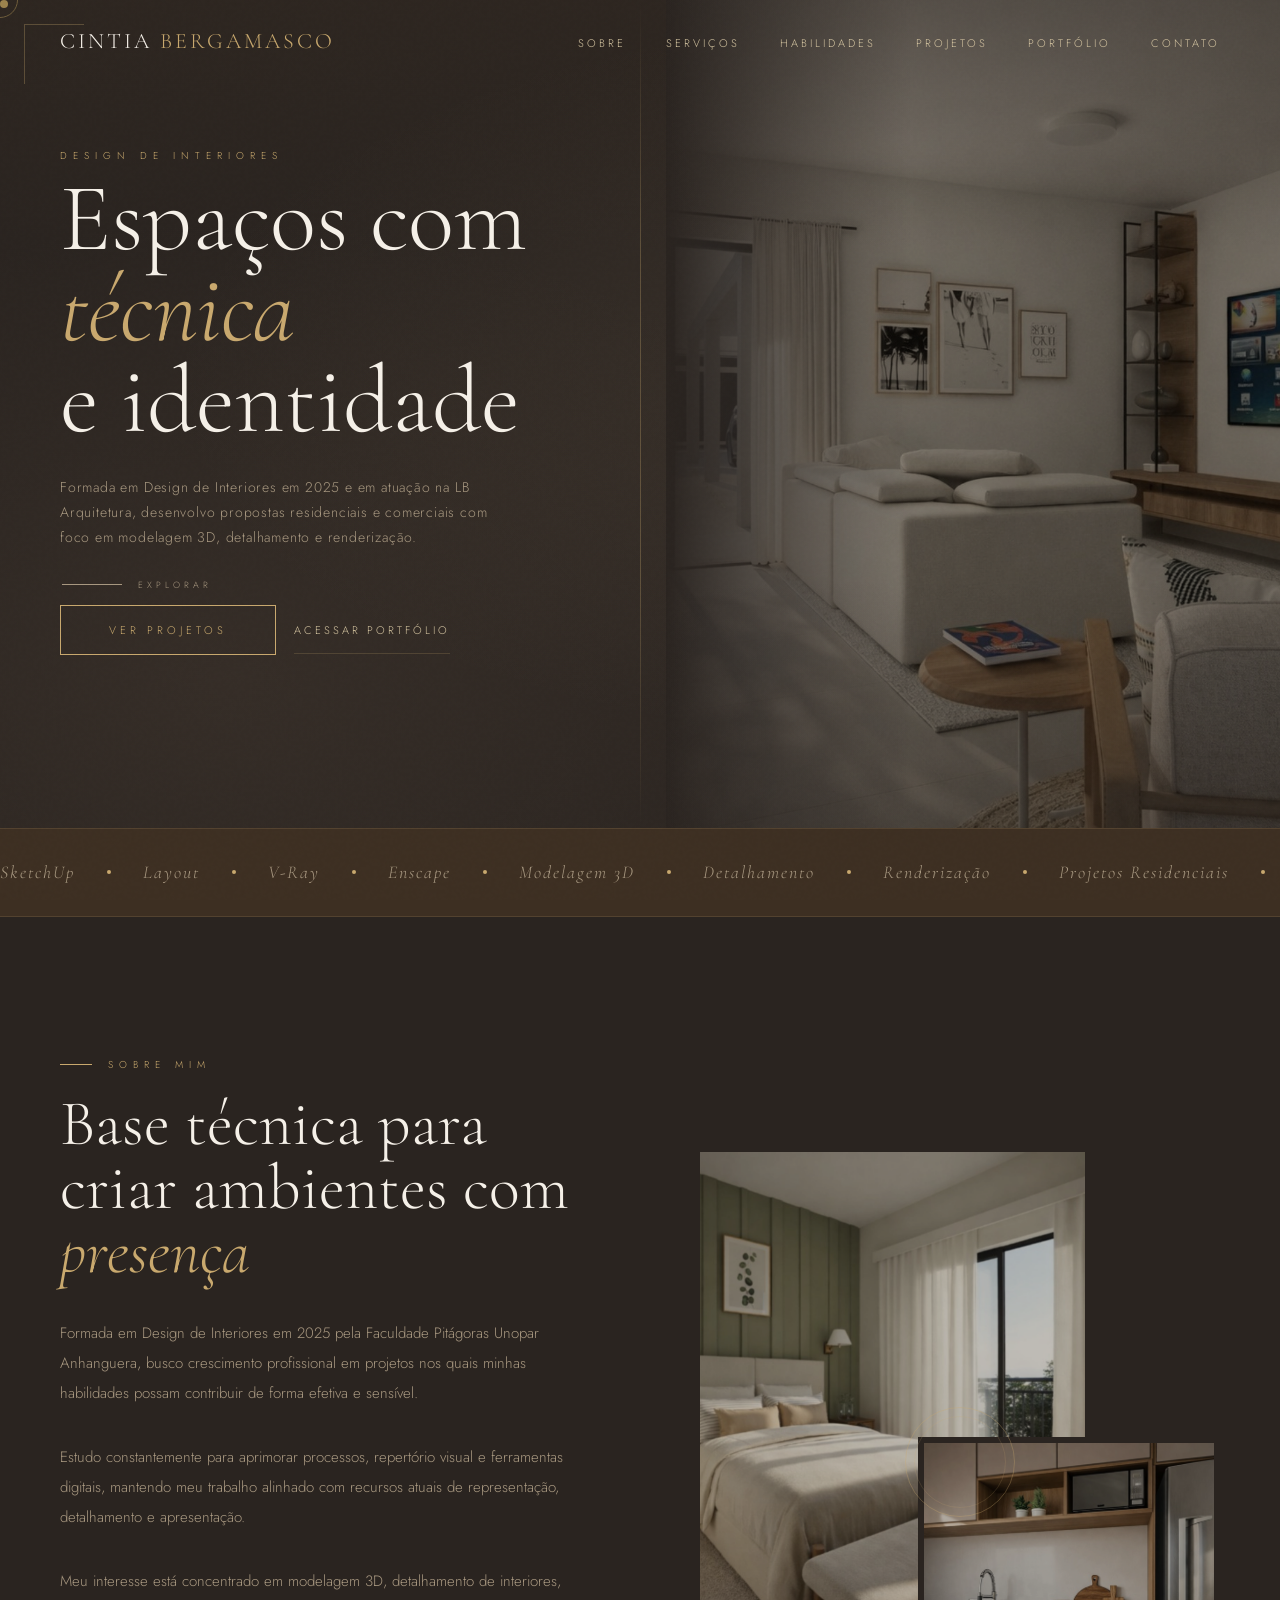
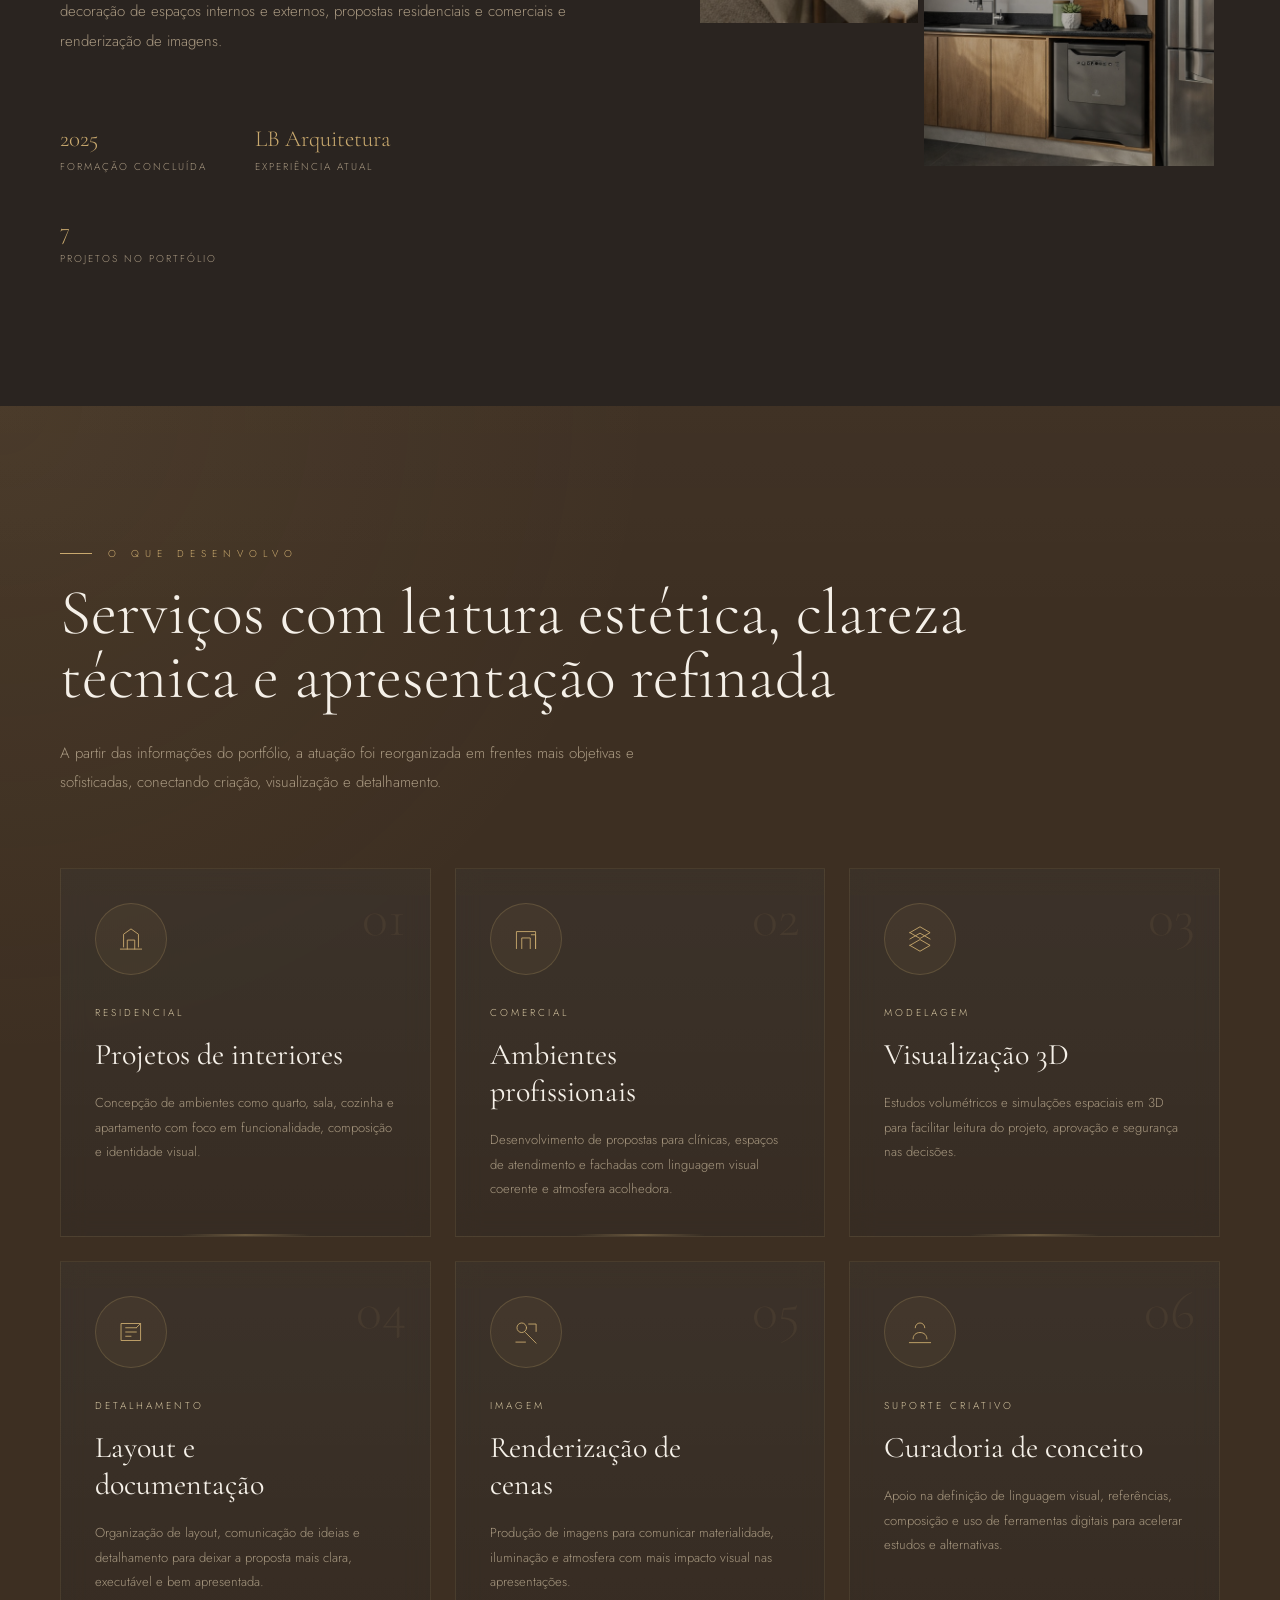
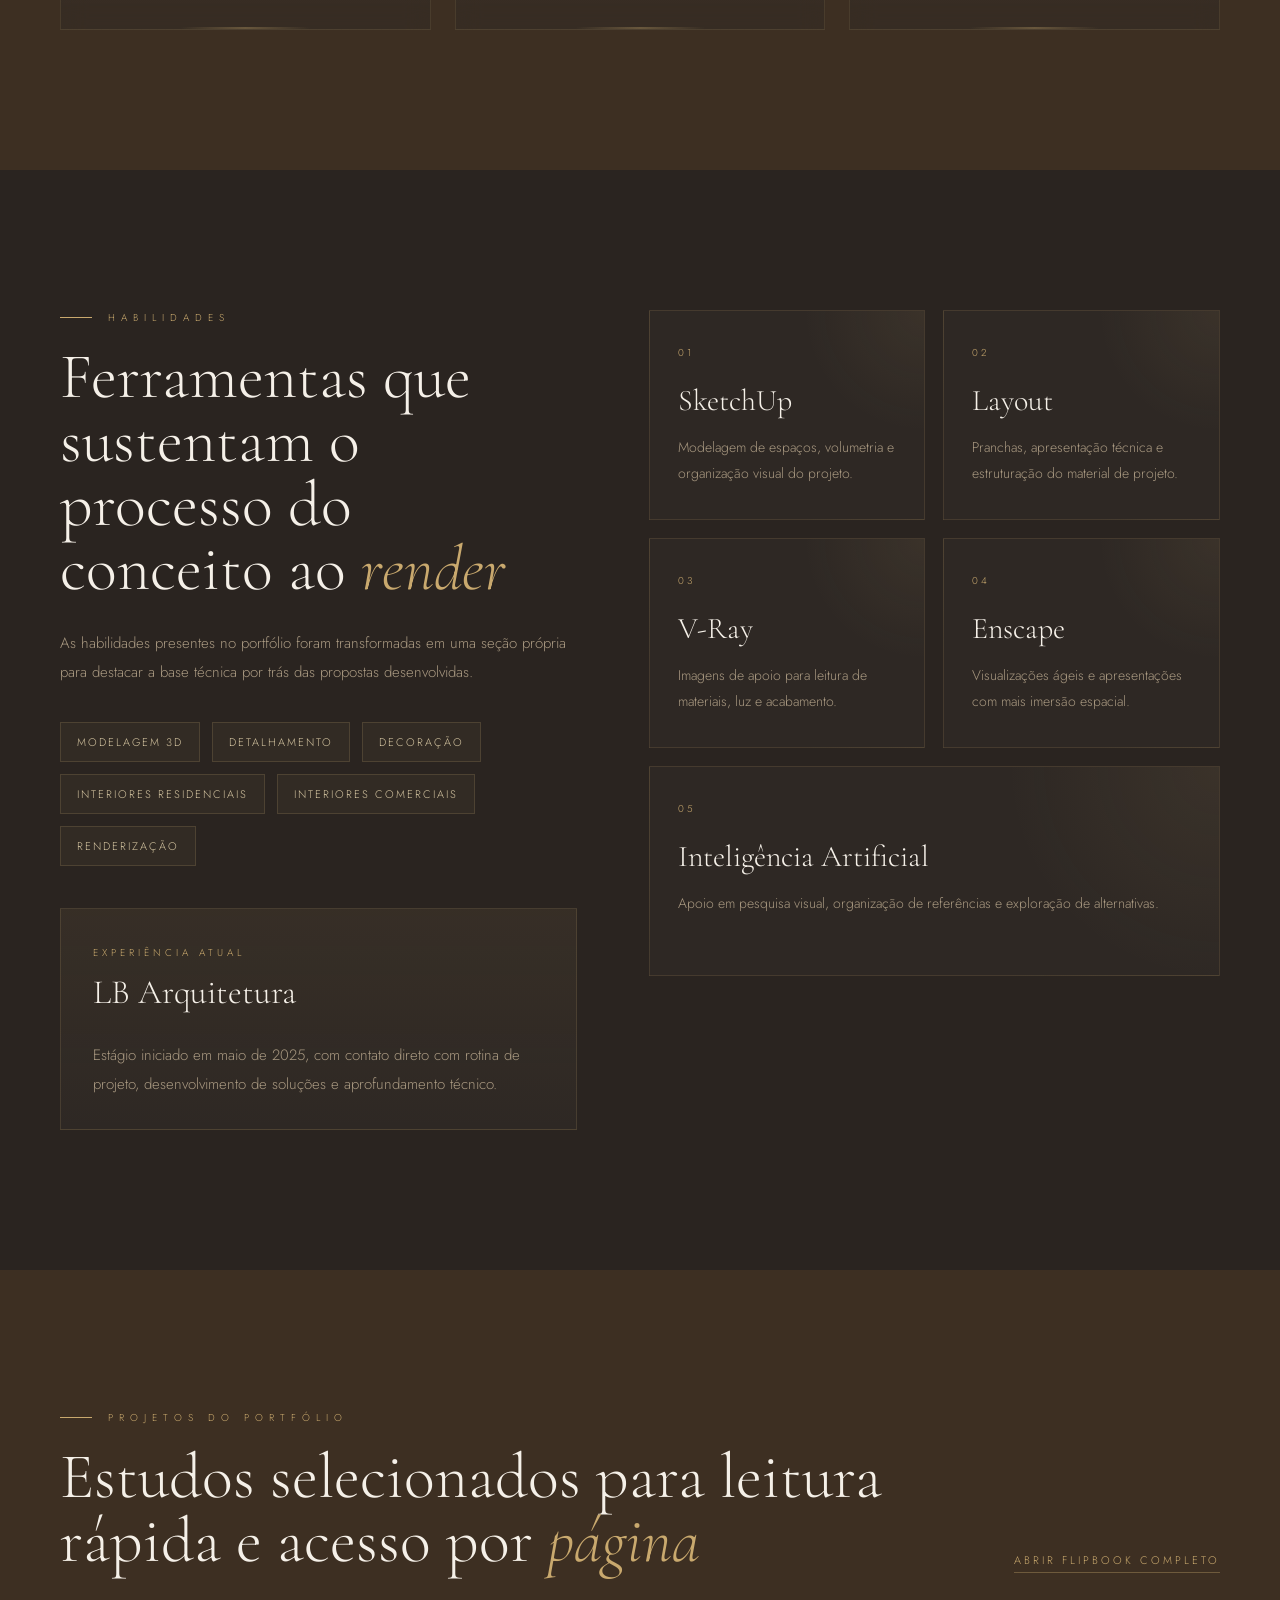
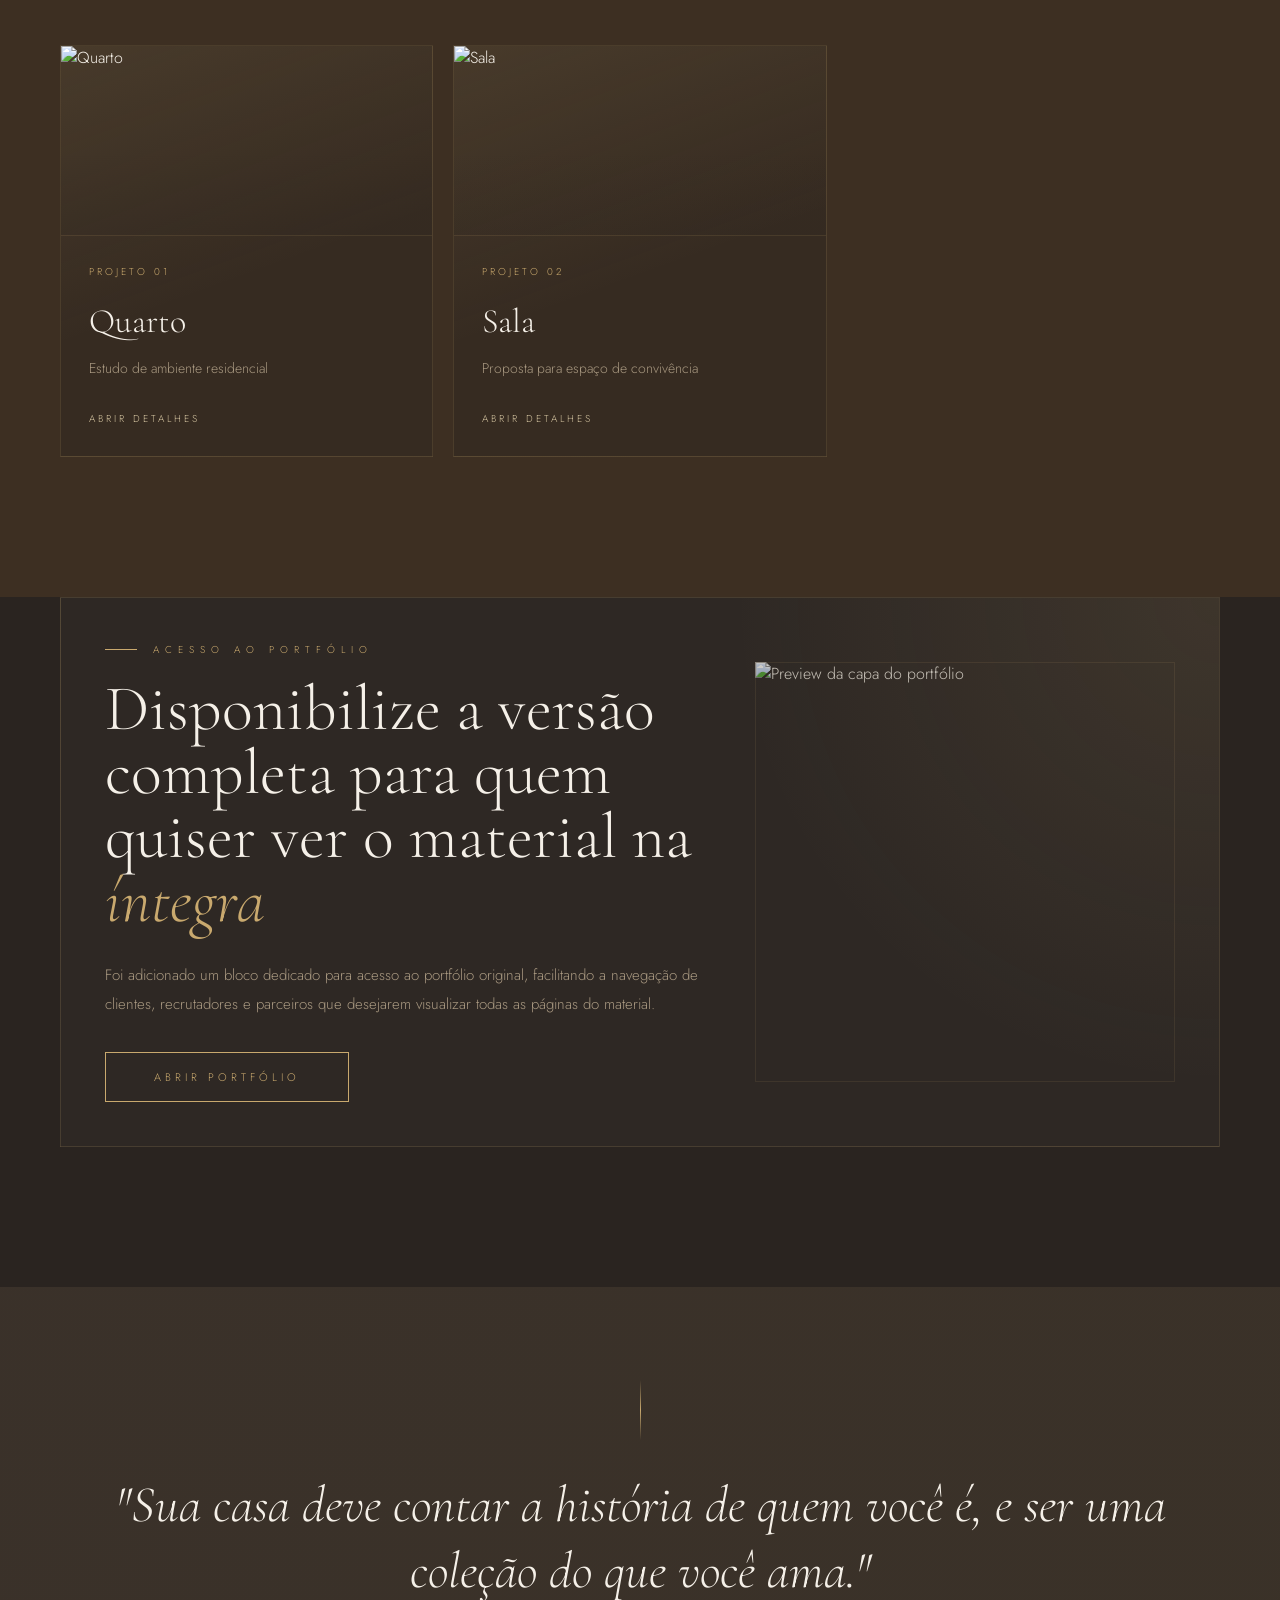
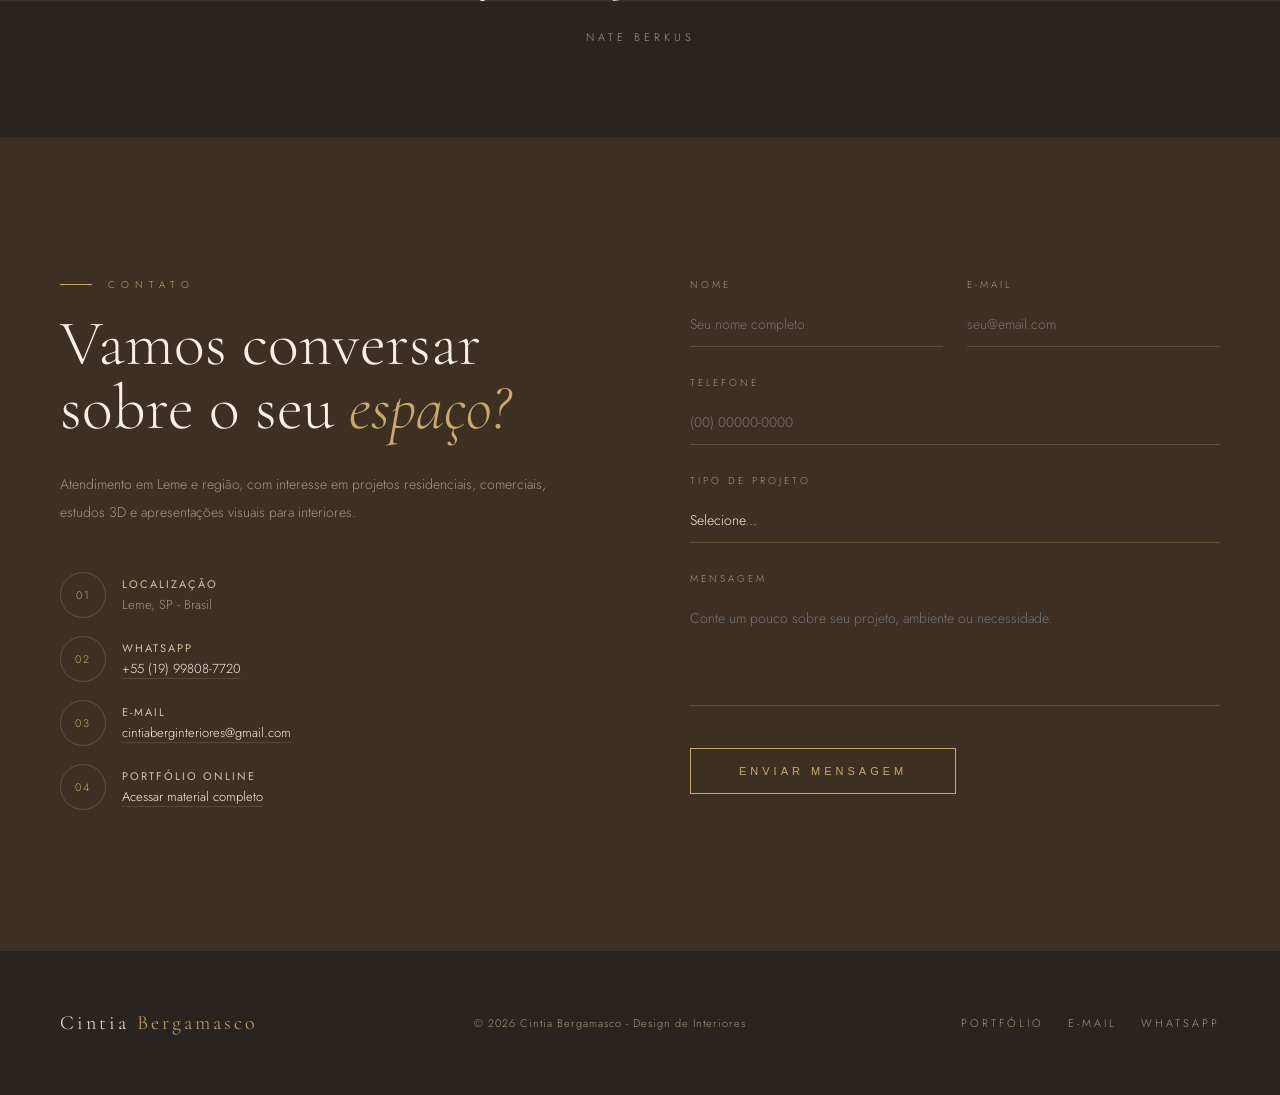
==== admin.html @ 6ecc7d99 "dep" ====
<!DOCTYPE html>
<html lang="pt-BR">
<head>
  <meta charset="UTF-8">
  <meta name="viewport" content="width=device-width, initial-scale=1.0">
  <title>Admin - Gerenciar Projetos</title>
  <link href="https://fonts.googleapis.com/css2?family=Cormorant+Garamond:ital,wght@0,300;0,400;0,600;1,300;1,400&family=Jost:wght@200;300;400;500&display=swap" rel="stylesheet">
  <style>
    /* ===== Estilos herdados do site ===== */
    :root {
      --cream: #f5f0e8;
      --warm-white: #faf7f2;
      --sand: #d4c4a0;
      --taupe: #a89880;
      --mocha: #7a6553;
      --deep: #3d2f22;
      --charcoal: #2a2420;
      --wood: #c4a882;
      --accent: #b8956a;
      --gold: #c9a96e;
      --line: rgba(201, 169, 110, 0.16);
      --panel: rgba(255, 255, 255, 0.02);
    }
    * { margin:0; padding:0; box-sizing:border-box; }
    body {
      background: var(--charcoal);
      color: var(--cream);
      font-family: "Jost", sans-serif;
      font-weight: 300;
      padding: 40px 20px;
    }
    .admin-container {
      max-width: 1200px;
      margin: 0 auto;
    }
    h1 {
      font-family: "Cormorant Garamond", serif;
      font-size: 3rem;
      font-weight: 300;
      color: var(--gold);
      margin-bottom: 10px;
    }
    .sub {
      color: var(--taupe);
      margin-bottom: 40px;
      font-size: 1.1rem;
    }
    .admin-grid {
      display: grid;
      grid-template-columns: 1fr 1.2fr;
      gap: 40px;
    }
    @media (max-width: 900px) {
      .admin-grid { grid-template-columns: 1fr; }
    }

    /* Lista de projetos */
    .project-list {
      background: rgba(255,255,255,0.03);
      border: 1px solid var(--line);
      padding: 20px;
      max-height: 70vh;
      overflow-y: auto;
    }
    .project-item {
      display: flex;
      justify-content: space-between;
      align-items: center;
      padding: 12px 0;
      border-bottom: 1px solid var(--line);
    }
    .project-item:last-child { border-bottom: none; }
    .project-item .info {
      display: flex;
      flex-direction: column;
    }
    .project-item .title {
      font-family: "Cormorant Garamond", serif;
      font-size: 1.2rem;
      color: var(--cream);
    }
    .project-item .desc {
      font-size: 0.85rem;
      color: var(--taupe);
    }
    .project-item .actions button {
      background: transparent;
      border: 1px solid var(--gold);
      color: var(--gold);
      padding: 4px 12px;
      margin-left: 8px;
      font-size: 0.7rem;
      letter-spacing: 1px;
      text-transform: uppercase;
      cursor: pointer;
      transition: 0.3s;
      font-family: "Jost", sans-serif;
    }
    .project-item .actions button:hover {
      background: var(--gold);
      color: var(--charcoal);
    }
    .project-item .actions button.delete {
      border-color: #b8956a;
      color: #b8956a;
    }
    .project-item .actions button.delete:hover {
      background: #b8956a;
      color: var(--charcoal);
    }

    /* Formulário */
    .form-card {
      background: rgba(255,255,255,0.03);
      border: 1px solid var(--line);
      padding: 30px;
    }
    .form-card h2 {
      font-family: "Cormorant Garamond", serif;
      font-weight: 300;
      font-size: 2rem;
      color: var(--gold);
      margin-bottom: 20px;
    }
    .form-group {
      margin-bottom: 22px;
    }
    .form-group label {
      display: block;
      font-size: 0.75rem;
      letter-spacing: 2px;
      text-transform: uppercase;
      color: var(--taupe);
      margin-bottom: 6px;
    }
    .form-group input, .form-group textarea, .form-group select {
      width: 100%;
      background: transparent;
      border: none;
      border-bottom: 1px solid var(--line);
      padding: 10px 0;
      color: var(--cream);
      font-family: "Jost", sans-serif;
      font-size: 1rem;
      font-weight: 300;
      outline: none;
      transition: border-color 0.3s;
    }
    .form-group input:focus, .form-group textarea:focus {
      border-color: var(--gold);
    }
    .form-group textarea {
      resize: vertical;
      min-height: 80px;
    }
    .form-row {
      display: grid;
      grid-template-columns: 1fr 1fr;
      gap: 20px;
    }
    .form-actions {
      display: flex;
      gap: 16px;
      margin-top: 10px;
    }
    .btn {
      padding: 12px 32px;
      border: 1px solid var(--gold);
      background: transparent;
      color: var(--gold);
      font-size: 0.75rem;
      letter-spacing: 3px;
      text-transform: uppercase;
      cursor: pointer;
      transition: 0.3s;
      font-family: "Jost", sans-serif;
    }
    .btn:hover {
      background: var(--gold);
      color: var(--charcoal);
    }
    .btn-secondary {
      border-color: var(--taupe);
      color: var(--taupe);
    }
    .btn-secondary:hover {
      background: var(--taupe);
      color: var(--charcoal);
    }
    .btn-danger {
      border-color: #b8956a;
      color: #b8956a;
    }
    .btn-danger:hover {
      background: #b8956a;
      color: var(--charcoal);
    }

    /* Upload de imagens */
    .image-upload-area {
      border: 1px dashed var(--line);
      padding: 20px;
      text-align: center;
      cursor: pointer;
      transition: border-color 0.3s;
      margin-bottom: 15px;
    }
    .image-upload-area:hover {
      border-color: var(--gold);
    }
    .image-upload-area input[type="file"] {
      display: none;
    }
    .image-preview-list {
      display: flex;
      flex-direction: column;
      gap: 12px;
      margin-top: 15px;
    }
    .image-preview-item {
      display: flex;
      align-items: center;
      gap: 15px;
      background: rgba(255,255,255,0.04);
      padding: 10px;
      border: 1px solid var(--line);
    }
    .image-preview-item img {
      width: 60px;
      height: 60px;
      object-fit: cover;
      border-radius: 4px;
    }
    .image-preview-item .desc-field {
      flex: 1;
    }
    .image-preview-item .desc-field textarea {
      width: 100%;
      background: transparent;
      border: 1px solid var(--line);
      padding: 6px;
      color: var(--cream);
      font-family: "Jost", sans-serif;
      font-size: 0.85rem;
      resize: vertical;
      min-height: 50px;
    }
    .image-preview-item .remove-img {
      background: transparent;
      border: none;
      color: #b8956a;
      font-size: 1.2rem;
      cursor: pointer;
      padding: 0 8px;
    }

    /* Prévia modal */
    .preview-modal {
      display: none;
      position: fixed;
      inset: 0;
      background: rgba(42,36,32,0.85);
      backdrop-filter: blur(12px);
      z-index: 999;
      align-items: center;
      justify-content: center;
      padding: 20px;
    }
    .preview-modal .preview-content {
      background: var(--charcoal);
      border: 1px solid var(--gold);
      max-width: 800px;
      width: 100%;
      padding: 30px;
      max-height: 90vh;
      overflow-y: auto;
      position: relative;
    }
    .preview-modal .close-preview {
      position: absolute;
      top: 10px;
      right: 20px;
      font-size: 2rem;
      color: var(--gold);
      cursor: pointer;
    }
    .preview-grid {
      display: grid;
      grid-template-columns: 1.2fr 1fr;
      gap: 25px;
    }
    .preview-grid img {
      width: 100%;
      height: 250px;
      object-fit: cover;
      border: 1px solid var(--line);
    }
    .preview-info h3 {
      font-family: "Cormorant Garamond", serif;
      font-size: 2rem;
      color: var(--cream);
    }
    .preview-info .desc {
      color: var(--taupe);
      margin: 10px 0;
    }
    .preview-info .info-text {
      color: var(--cream);
      font-size: 0.9rem;
      line-height: 1.6;
    }

    /* Status */
    .status-msg {
      margin-top: 15px;
      padding: 10px;
      border: 1px solid var(--gold);
      color: var(--gold);
      display: none;
    }
    .status-msg.show { display: block; }
  </style>
</head>
<body>
<div class="admin-container">
  <h1>🛠️ Admin – Projetos</h1>
  <p class="sub">Gerencie os blocos do portfólio. As alterações são salvas no navegador.</p>

  <div class="admin-grid">
    <!-- Lista de projetos -->
    <div>
      <h2 style="font-family:'Cormorant Garamond',serif; font-weight:300; color:var(--gold); margin-bottom:15px;">Projetos existentes</h2>
      <div class="project-list" id="projectList"></div>
      <button class="btn" id="btnNew" style="margin-top:15px;">+ Criar Novo</button>
    </div>

    <!-- Formulário de edição/criação -->
    <div class="form-card" id="formCard">
      <h2 id="formTitle">Novo Projeto</h2>
      <form id="adminForm">
        <input type="hidden" id="editId" value="">

        <div class="form-group">
          <label>Título</label>
          <input type="text" id="projTitle" required>
        </div>
        <div class="form-group">
          <label>Descrição curta (subtítulo)</label>
          <input type="text" id="projDesc" required>
        </div>
        <div class="form-group">
          <label>Informações detalhadas (suporta HTML)</label>
          <textarea id="projInfo" rows="4"></textarea>
        </div>
        <div class="form-group">
          <label>Link externo (opcional)</label>
          <input type="url" id="projLink" placeholder="https://...">
        </div>

        <!-- Imagens -->
        <div class="form-group">
          <label>Imagens do projeto</label>
          <div class="image-upload-area" id="uploadArea">
            <p>Clique para selecionar imagens (múltiplas)</p>
            <input type="file" id="fileInput" accept="image/*" multiple>
          </div>
          <div class="image-preview-list" id="imagePreviewList"></div>
        </div>

        <div class="form-actions">
          <button type="submit" class="btn" id="saveBtn">Salvar Projeto</button>
          <button type="button" class="btn btn-secondary" id="previewBtn">Visualizar Prévia</button>
          <button type="button" class="btn btn-danger" id="cancelBtn" style="display:none;">Cancelar</button>
        </div>
        <div class="status-msg" id="statusMsg"></div>
      </form>
    </div>
  </div>
</div>

<!-- Modal de Prévia -->
<div class="preview-modal" id="previewModal">
  <div class="preview-content">
    <span class="close-preview" id="closePreview">&times;</span>
    <div class="preview-grid">
      <img id="previewImg" src="" alt="Prévia">
      <div class="preview-info">
        <h3 id="previewTitle">Título</h3>
        <p class="desc" id="previewDesc">Descrição</p>
        <div class="info-text" id="previewInfo">Informações</div>
        <a id="previewLink" href="#" target="_blank" style="color:var(--gold); display:inline-block; margin-top:10px;">Link</a>
      </div>
    </div>
  </div>
</div>

<script>
// ===== Verificação de acesso =====
(function() {
  const urlParams = new URLSearchParams(window.location.search);
  if (urlParams.get('admin') !== 'true') {
    window.location.href = 'index.html';
    return;
  }
  const senha = prompt("Acesso Restrito. Digite a senha do administrador:");
  if (senha !== "CintiaDesign2026") {
    alert("Senha incorreta. Acesso negado.");
    window.location.href = 'index.html';
  }
})();

// ===== Carregar projetos =====
let projects = [];
const stored = localStorage.getItem("projetosPortifolio");
if (stored) {
  try { projects = JSON.parse(stored); } catch(e) { projects = []; }
} else {
  // Dados padrão (exemplo) - o usuário pode deletar/editar
  projects = [
    { id: "p1", title: "Quarto", desc: "Estudo de ambiente residencial", info: "Ambiente tranquilo com iluminação natural.", link: "", images: [{ url: "https://online.fliphtml5.com/kbrbj/rznn/files/large/cd35dac653d9d420dbb732f9ae761d96.webp", description: "Vista geral" }] },
    { id: "p2", title: "Sala", desc: "Proposta para espaço de convivência", info: "Integração entre sala e jantar.", link: "", images: [{ url: "https://online.fliphtml5.com/kbrbj/rznn/files/large/2640ced1c386f5b948d3e2caadd3833a.webp", description: "Vista ampla" }] }
  ];
  localStorage.setItem("projetosPortifolio", JSON.stringify(projects));
}

// ===== Referências DOM =====
const listEl = document.getElementById("projectList");
const form = document.getElementById("adminForm");
const editId = document.getElementById("editId");
const projTitle = document.getElementById("projTitle");
const projDesc = document.getElementById("projDesc");
const projInfo = document.getElementById("projInfo");
const projLink = document.getElementById("projLink");
const fileInput = document.getElementById("fileInput");
const previewList = document.getElementById("imagePreviewList");
const statusMsg = document.getElementById("statusMsg");
const formTitle = document.getElementById("formTitle");
const saveBtn = document.getElementById("saveBtn");
const cancelBtn = document.getElementById("cancelBtn");
const previewBtn = document.getElementById("previewBtn");
const previewModal = document.getElementById("previewModal");
const closePreview = document.getElementById("closePreview");

// ===== Estado das imagens (array de objetos {url, description}) =====
let imageData = [];

// ===== Renderizar lista de projetos =====
function renderList() {
  listEl.innerHTML = "";
  projects.forEach((proj, idx) => {
    const item = document.createElement("div");
    item.className = "project-item";
    item.innerHTML = `
      <div class="info">
        <span class="title">${proj.title}</span>
        <span class="desc">${proj.desc} (${proj.images ? proj.images.length : 0} imagens)</span>
      </div>
      <div class="actions">
        <button class="edit" data-id="${proj.id}">Editar</button>
        <button class="delete" data-id="${proj.id}">Excluir</button>
      </div>
    `;
    listEl.appendChild(item);
  });

  // Eventos dos botões
  document.querySelectorAll(".edit").forEach(btn => {
    btn.addEventListener("click", () => loadProject(btn.dataset.id));
  });
  document.querySelectorAll(".delete").forEach(btn => {
    btn.addEventListener("click", () => deleteProject(btn.dataset.id));
  });
}

// ===== Carregar projeto para edição =====
function loadProject(id) {
  const proj = projects.find(p => p.id === id);
  if (!proj) return;
  editId.value = proj.id;
  projTitle.value = proj.title;
  projDesc.value = proj.desc;
  projInfo.value = proj.info || "";
  projLink.value = proj.link || "";
  imageData = proj.images ? proj.images.map(img => ({ url: img.url, description: img.description || "" })) : [];
  renderImagePreviews();
  formTitle.textContent = "Editar Projeto";
  saveBtn.textContent = "Atualizar Projeto";
  cancelBtn.style.display = "inline-block";
  statusMsg.classList.remove("show");
}

// ===== Limpar formulário =====
function resetForm() {
  editId.value = "";
  projTitle.value = "";
  projDesc.value = "";
  projInfo.value = "";
  projLink.value = "";
  imageData = [];
  renderImagePreviews();
  fileInput.value = "";
  formTitle.textContent = "Novo Projeto";
  saveBtn.textContent = "Salvar Projeto";
  cancelBtn.style.display = "none";
  statusMsg.classList.remove("show");
}

// ===== Renderizar previews das imagens =====
function renderImagePreviews() {
  previewList.innerHTML = "";
  imageData.forEach((img, idx) => {
    const div = document.createElement("div");
    div.className = "image-preview-item";
    div.innerHTML = `
      <img src="${img.url}" alt="Imagem ${idx+1}">
      <div class="desc-field">
        <textarea placeholder="Descrição da imagem (suporta HTML)" rows="2">${img.description || ""}</textarea>
      </div>
      <button class="remove-img" data-idx="${idx}">✕</button>
    `;
    previewList.appendChild(div);
  });

  // Atualizar descrições ao digitar
  previewList.querySelectorAll(".desc-field textarea").forEach((ta, idx) => {
    ta.addEventListener("input", () => {
      if (imageData[idx]) imageData[idx].description = ta.value;
    });
  });

  // Remover imagem
  previewList.querySelectorAll(".remove-img").forEach(btn => {
    btn.addEventListener("click", () => {
      const idx = parseInt(btn.dataset.idx);
      imageData.splice(idx, 1);
      renderImagePreviews();
    });
  });
}

// ===== Upload de imagens =====
document.getElementById("uploadArea").addEventListener("click", () => fileInput.click());
fileInput.addEventListener("change", (e) => {
  const files = e.target.files;
  if (!files.length) return;
  for (let f of files) {
    const reader = new FileReader();
    reader.onload = (ev) => {
      imageData.push({ url: ev.target.result, description: "" });
      renderImagePreviews();
    };
    reader.readAsDataURL(f);
  }
  fileInput.value = "";
});

// ===== Salvar projeto =====
form.addEventListener("submit", (e) => {
  e.preventDefault();
  const id = editId.value || Date.now().toString();
  const newProj = {
    id: id,
    title: projTitle.value.trim(),
    desc: projDesc.value.trim(),
    info: projInfo.value,
    link: projLink.value.trim(),
    images: imageData
  };

  if (!newProj.title || !newProj.desc) {
    statusMsg.textContent = "Preencha pelo menos o título e a descrição curta.";
    statusMsg.classList.add("show");
    return;
  }
  if (imageData.length === 0) {
    statusMsg.textContent = "Adicione pelo menos uma imagem.";
    statusMsg.classList.add("show");
    return;
  }

  const existing = projects.findIndex(p => p.id === id);
  if (existing !== -1) {
    projects[existing] = newProj;
  } else {
    projects.push(newProj);
  }
  localStorage.setItem("projetosPortifolio", JSON.stringify(projects));
  statusMsg.textContent = "Projeto salvo com sucesso!";
  statusMsg.classList.add("show");
  renderList();
  resetForm();
});

// ===== Excluir projeto =====
function deleteProject(id) {
  if (!confirm("Tem certeza que deseja excluir este projeto?")) return;
  projects = projects.filter(p => p.id !== id);
  localStorage.setItem("projetosPortifolio", JSON.stringify(projects));
  renderList();
  if (editId.value === id) resetForm();
}

// ===== Cancelar edição =====
cancelBtn.addEventListener("click", resetForm);

// ===== Prévia do projeto =====
previewBtn.addEventListener("click", () => {
  const title = projTitle.value.trim() || "Título";
  const desc = projDesc.value.trim() || "Descrição";
  const info = projInfo.value || "Informações do projeto.";
  const link = projLink.value.trim();
  const firstImg = imageData.length > 0 ? imageData[0].url : "";

  document.getElementById("previewTitle").textContent = title;
  document.getElementById("previewDesc").textContent = desc;
  document.getElementById("previewInfo").innerHTML = info.replace(/\n/g, "<br>");
  document.getElementById("previewImg").src = firstImg || "";
  const linkEl = document.getElementById("previewLink");
  if (link) {
    linkEl.href = link;
    linkEl.style.display = "inline-block";
  } else {
    linkEl.style.display = "none";
  }
  previewModal.style.display = "flex";
});

closePreview.addEventListener("click", () => { previewModal.style.display = "none"; });
previewModal.addEventListener("click", (e) => {
  if (e.target === previewModal) previewModal.style.display = "none";
});

// ===== Botão Novo =====
document.getElementById("btnNew").addEventListener("click", resetForm);

// ===== Inicializar =====
renderList();
resetForm();
</script>
</body>
</html>
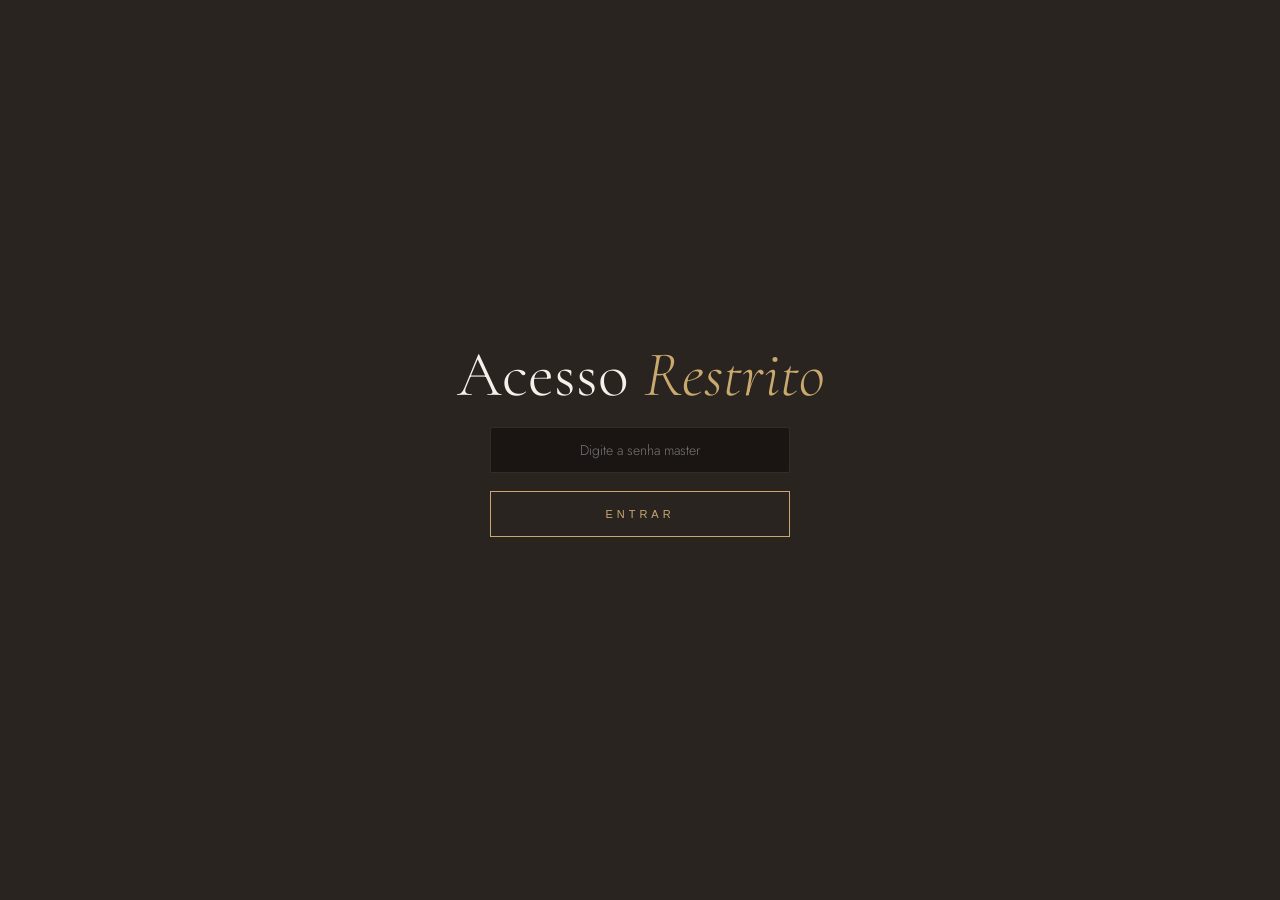
==== commit 8dcc8e8d: "Conexão-2" ====
--- a/admin.html
+++ b/admin.html
@@ -1,641 +1,370 @@
 <!DOCTYPE html>
 <html lang="pt-BR">
 <head>
-  <meta charset="UTF-8">
-  <meta name="viewport" content="width=device-width, initial-scale=1.0">
-  <title>Admin - Gerenciar Projetos</title>
-  <link href="https://fonts.googleapis.com/css2?family=Cormorant+Garamond:ital,wght@0,300;0,400;0,600;1,300;1,400&family=Jost:wght@200;300;400;500&display=swap" rel="stylesheet">
-  <style>
-    /* ===== Estilos herdados do site ===== */
-    :root {
-      --cream: #f5f0e8;
-      --warm-white: #faf7f2;
-      --sand: #d4c4a0;
-      --taupe: #a89880;
-      --mocha: #7a6553;
-      --deep: #3d2f22;
-      --charcoal: #2a2420;
-      --wood: #c4a882;
-      --accent: #b8956a;
-      --gold: #c9a96e;
-      --line: rgba(201, 169, 110, 0.16);
-      --panel: rgba(255, 255, 255, 0.02);
-    }
-    * { margin:0; padding:0; box-sizing:border-box; }
-    body {
-      background: var(--charcoal);
-      color: var(--cream);
-      font-family: "Jost", sans-serif;
-      font-weight: 300;
-      padding: 40px 20px;
-    }
-    .admin-container {
-      max-width: 1200px;
-      margin: 0 auto;
-    }
-    h1 {
-      font-family: "Cormorant Garamond", serif;
-      font-size: 3rem;
-      font-weight: 300;
-      color: var(--gold);
-      margin-bottom: 10px;
-    }
-    .sub {
-      color: var(--taupe);
-      margin-bottom: 40px;
-      font-size: 1.1rem;
-    }
-    .admin-grid {
-      display: grid;
-      grid-template-columns: 1fr 1.2fr;
-      gap: 40px;
-    }
-    @media (max-width: 900px) {
-      .admin-grid { grid-template-columns: 1fr; }
-    }
-
-    /* Lista de projetos */
-    .project-list {
-      background: rgba(255,255,255,0.03);
-      border: 1px solid var(--line);
-      padding: 20px;
-      max-height: 70vh;
-      overflow-y: auto;
-    }
-    .project-item {
-      display: flex;
-      justify-content: space-between;
-      align-items: center;
-      padding: 12px 0;
-      border-bottom: 1px solid var(--line);
-    }
-    .project-item:last-child { border-bottom: none; }
-    .project-item .info {
-      display: flex;
-      flex-direction: column;
-    }
-    .project-item .title {
-      font-family: "Cormorant Garamond", serif;
-      font-size: 1.2rem;
-      color: var(--cream);
-    }
-    .project-item .desc {
-      font-size: 0.85rem;
-      color: var(--taupe);
-    }
-    .project-item .actions button {
-      background: transparent;
-      border: 1px solid var(--gold);
-      color: var(--gold);
-      padding: 4px 12px;
-      margin-left: 8px;
-      font-size: 0.7rem;
-      letter-spacing: 1px;
-      text-transform: uppercase;
-      cursor: pointer;
-      transition: 0.3s;
-      font-family: "Jost", sans-serif;
-    }
-    .project-item .actions button:hover {
-      background: var(--gold);
-      color: var(--charcoal);
-    }
-    .project-item .actions button.delete {
-      border-color: #b8956a;
-      color: #b8956a;
-    }
-    .project-item .actions button.delete:hover {
-      background: #b8956a;
-      color: var(--charcoal);
-    }
-
-    /* Formulário */
-    .form-card {
-      background: rgba(255,255,255,0.03);
-      border: 1px solid var(--line);
-      padding: 30px;
-    }
-    .form-card h2 {
-      font-family: "Cormorant Garamond", serif;
-      font-weight: 300;
-      font-size: 2rem;
-      color: var(--gold);
-      margin-bottom: 20px;
-    }
-    .form-group {
-      margin-bottom: 22px;
-    }
-    .form-group label {
-      display: block;
-      font-size: 0.75rem;
-      letter-spacing: 2px;
-      text-transform: uppercase;
-      color: var(--taupe);
-      margin-bottom: 6px;
-    }
-    .form-group input, .form-group textarea, .form-group select {
-      width: 100%;
-      background: transparent;
-      border: none;
-      border-bottom: 1px solid var(--line);
-      padding: 10px 0;
-      color: var(--cream);
-      font-family: "Jost", sans-serif;
-      font-size: 1rem;
-      font-weight: 300;
-      outline: none;
-      transition: border-color 0.3s;
-    }
-    .form-group input:focus, .form-group textarea:focus {
-      border-color: var(--gold);
-    }
-    .form-group textarea {
-      resize: vertical;
-      min-height: 80px;
-    }
-    .form-row {
-      display: grid;
-      grid-template-columns: 1fr 1fr;
-      gap: 20px;
-    }
-    .form-actions {
-      display: flex;
-      gap: 16px;
-      margin-top: 10px;
-    }
-    .btn {
-      padding: 12px 32px;
-      border: 1px solid var(--gold);
-      background: transparent;
-      color: var(--gold);
-      font-size: 0.75rem;
-      letter-spacing: 3px;
-      text-transform: uppercase;
-      cursor: pointer;
-      transition: 0.3s;
-      font-family: "Jost", sans-serif;
-    }
-    .btn:hover {
-      background: var(--gold);
-      color: var(--charcoal);
-    }
-    .btn-secondary {
-      border-color: var(--taupe);
-      color: var(--taupe);
-    }
-    .btn-secondary:hover {
-      background: var(--taupe);
-      color: var(--charcoal);
-    }
-    .btn-danger {
-      border-color: #b8956a;
-      color: #b8956a;
-    }
-    .btn-danger:hover {
-      background: #b8956a;
-      color: var(--charcoal);
-    }
-
-    /* Upload de imagens */
-    .image-upload-area {
-      border: 1px dashed var(--line);
-      padding: 20px;
-      text-align: center;
-      cursor: pointer;
-      transition: border-color 0.3s;
-      margin-bottom: 15px;
-    }
-    .image-upload-area:hover {
-      border-color: var(--gold);
-    }
-    .image-upload-area input[type="file"] {
-      display: none;
-    }
-    .image-preview-list {
-      display: flex;
-      flex-direction: column;
-      gap: 12px;
-      margin-top: 15px;
-    }
-    .image-preview-item {
-      display: flex;
-      align-items: center;
-      gap: 15px;
-      background: rgba(255,255,255,0.04);
-      padding: 10px;
-      border: 1px solid var(--line);
-    }
-    .image-preview-item img {
-      width: 60px;
-      height: 60px;
-      object-fit: cover;
-      border-radius: 4px;
-    }
-    .image-preview-item .desc-field {
-      flex: 1;
-    }
-    .image-preview-item .desc-field textarea {
-      width: 100%;
-      background: transparent;
-      border: 1px solid var(--line);
-      padding: 6px;
-      color: var(--cream);
-      font-family: "Jost", sans-serif;
-      font-size: 0.85rem;
-      resize: vertical;
-      min-height: 50px;
-    }
-    .image-preview-item .remove-img {
-      background: transparent;
-      border: none;
-      color: #b8956a;
-      font-size: 1.2rem;
-      cursor: pointer;
-      padding: 0 8px;
-    }
-
-    /* Prévia modal */
-    .preview-modal {
-      display: none;
-      position: fixed;
-      inset: 0;
-      background: rgba(42,36,32,0.85);
-      backdrop-filter: blur(12px);
-      z-index: 999;
-      align-items: center;
-      justify-content: center;
-      padding: 20px;
-    }
-    .preview-modal .preview-content {
-      background: var(--charcoal);
-      border: 1px solid var(--gold);
-      max-width: 800px;
-      width: 100%;
-      padding: 30px;
-      max-height: 90vh;
-      overflow-y: auto;
-      position: relative;
-    }
-    .preview-modal .close-preview {
-      position: absolute;
-      top: 10px;
-      right: 20px;
-      font-size: 2rem;
-      color: var(--gold);
-      cursor: pointer;
-    }
-    .preview-grid {
-      display: grid;
-      grid-template-columns: 1.2fr 1fr;
-      gap: 25px;
-    }
-    .preview-grid img {
-      width: 100%;
-      height: 250px;
-      object-fit: cover;
-      border: 1px solid var(--line);
-    }
-    .preview-info h3 {
-      font-family: "Cormorant Garamond", serif;
-      font-size: 2rem;
-      color: var(--cream);
-    }
-    .preview-info .desc {
-      color: var(--taupe);
-      margin: 10px 0;
-    }
-    .preview-info .info-text {
-      color: var(--cream);
-      font-size: 0.9rem;
-      line-height: 1.6;
-    }
-
-    /* Status */
-    .status-msg {
-      margin-top: 15px;
-      padding: 10px;
-      border: 1px solid var(--gold);
-      color: var(--gold);
-      display: none;
-    }
-    .status-msg.show { display: block; }
-  </style>
+<meta charset="UTF-8">
+<meta name="viewport" content="width=device-width, initial-scale=1.0">
+<title>Painel Administrativo - Portfólio</title>
+<link href="https://fonts.googleapis.com/css2?family=Cormorant+Garamond:ital,wght@0,300;0,400;0,600&family=Jost:wght@200;300;400;500&display=swap" rel="stylesheet">
+<link rel="stylesheet" href="style.css">
+<style>
+  body { cursor: default !important; overflow-y: auto !important; }
+  .admin-container { max-width: 1400px; margin: 40px auto; padding: 20px; display: grid; grid-template-columns: 1fr 1fr; gap: 40px; }
+  .admin-panel { background: rgba(255,255,255,0.02); border: 1px solid var(--line); padding: 30px; border-radius: 4px; }
+  .preview-panel { position: sticky; top: 40px; background: rgba(0,0,0,0.2); border: 1px dashed var(--gold); padding: 20px; border-radius: 4px; height: fit-content; }
+  .form-group { margin-bottom: 20px; display: flex; flex-direction: column; gap: 8px; }
+  .form-group label { color: var(--gold); font-family: 'Jost', sans-serif; font-size: 14px; letter-spacing: 1px; text-transform: uppercase; }
+  .form-group input, .form-group textarea { background: #1a1512; border: 1px solid var(--line); padding: 12px; color: var(--cream); font-family: 'Jost', sans-serif; border-radius: 2px; width: 100%;}
+  .form-group input:focus, .form-group textarea:focus { border-color: var(--gold); outline: none; }
+  
+  .image-row-item { background: rgba(0,0,0,0.3); border: 1px solid var(--line); padding: 20px; margin-bottom: 20px; border-radius: 4px; }
+  .image-row-header { display: flex; align-items: center; gap: 15px; margin-bottom: 15px; }
+  .image-row-header img { width: 80px; height: 60px; object-fit: cover; border: 1px solid var(--gold); }
+  
+  .btn-danger { background: #8b2525 !important; color: white; border: none; padding: 8px 16px; cursor: pointer; font-size: 12px; transition: 0.3s; font-family: 'Jost', sans-serif; text-transform: uppercase; letter-spacing: 2px;}
+  .btn-danger:hover { background: #a82e2e !important; }
+  .blocks-list { margin-top: 40px; border-top: 1px solid var(--line); padding-top: 30px; }
+  .block-item { display: flex; justify-content: space-between; align-items: center; background: #1a1512; padding: 15px; border: 1px solid var(--line); margin-bottom: 10px;}
+  .auth-overlay { position: fixed; inset: 0; background: var(--charcoal); z-index: 9999; display: flex; align-items: center; justify-content: center; flex-direction: column; gap: 20px; }
+</style>
 </head>
 <body>
+
+<div id="authOverlay" class="auth-overlay">
+  <h2 class="section-title">Acesso <em>Restrito</em></h2>
+  <div class="form-group" style="width: 300px;">
+    <input type="password" id="adminPassword" placeholder="Digite a senha master" style="text-align: center;">
+    <button type="button" onclick="checkAdminAuth()" class="hero-cta" style="margin-top: 10px; width: 100%; justify-content: center;">Entrar</button>
+  </div>
+</div>
+
 <div class="admin-container">
-  <h1>🛠️ Admin – Projetos</h1>
-  <p class="sub">Gerencie os blocos do portfólio. As alterações são salvas no navegador.</p>
-
-  <div class="admin-grid">
-    <!-- Lista de projetos -->
-    <div>
-      <h2 style="font-family:'Cormorant Garamond',serif; font-weight:300; color:var(--gold); margin-bottom:15px;">Projetos existentes</h2>
-      <div class="project-list" id="projectList"></div>
-      <button class="btn" id="btnNew" style="margin-top:15px;">+ Criar Novo</button>
+  <div class="admin-panel">
+    <h2 class="section-title" id="formActionTitle" style="font-size: 32px;">Criar Novo <em>Bloco</em></h2>
+    <form id="managerForm">
+      <input type="hidden" id="editingBlockId" value="">
+      
+      <div class="form-group">
+        <label>Título do Bloco</label>
+        <input type="text" id="blockTitle" required placeholder="Ex: Quarto de Casal" oninput="updateLivePreview()">
+      </div>
+      
+      <div class="form-group">
+        <label>Subtítulo/Categoria (Card Principal)</label>
+        <input type="text" id="blockDesc" required placeholder="Ex: Residencial">
+      </div>
+      
+      <div class="form-group">
+        <label>Link Externo (Botão Final - Opcional)</label>
+        <input type="url" id="blockLink" placeholder="https://..." oninput="updateLivePreview()">
+      </div>
+      
+      <div class="form-group" style="background: rgba(201, 169, 110, 0.05); padding: 20px; border: 1px dashed var(--gold);">
+        <label>Adicionar Imagens (Explorador)</label>
+        <p style="font-size: 12px; color: var(--taupe); margin-bottom: 10px;">As imagens serão comprimidas automaticamente.</p>
+        <input type="file" id="filePicker" multiple accept="image/*" onchange="handleFileSelection()" style="padding: 5px; background: transparent; border: none;">
+      </div>
+
+      <div id="imagesCustomizationContainer"></div>
+
+      <button type="submit" class="hero-cta" style="width: 100%; justify-content: center; background: var(--gold); color: var(--charcoal); font-weight: 500; font-size: 14px;">Salvar no Supabase</button>
+      <button type="button" id="cancelEditBtn" class="btn-danger" style="display:none; width: 100%; margin-top: 10px; padding: 16px;" onclick="resetAdminForm()">Cancelar Edição</button>
+    </form>
+
+    <div class="blocks-list">
+      <h3 class="section-title" style="font-size: 24px; margin-bottom: 20px;">Gerenciar <em>Projetos</em></h3>
+      <div id="currentBlocksContainer"></div>
     </div>
-
-    <!-- Formulário de edição/criação -->
-    <div class="form-card" id="formCard">
-      <h2 id="formTitle">Novo Projeto</h2>
-      <form id="adminForm">
-        <input type="hidden" id="editId" value="">
-
-        <div class="form-group">
-          <label>Título</label>
-          <input type="text" id="projTitle" required>
-        </div>
-        <div class="form-group">
-          <label>Descrição curta (subtítulo)</label>
-          <input type="text" id="projDesc" required>
-        </div>
-        <div class="form-group">
-          <label>Informações detalhadas (suporta HTML)</label>
-          <textarea id="projInfo" rows="4"></textarea>
-        </div>
-        <div class="form-group">
-          <label>Link externo (opcional)</label>
-          <input type="url" id="projLink" placeholder="https://...">
-        </div>
-
-        <!-- Imagens -->
-        <div class="form-group">
-          <label>Imagens do projeto</label>
-          <div class="image-upload-area" id="uploadArea">
-            <p>Clique para selecionar imagens (múltiplas)</p>
-            <input type="file" id="fileInput" accept="image/*" multiple>
+  </div>
+
+  <div class="preview-panel">
+    <h3 class="section-title" style="font-size: 18px; margin-bottom: 20px; color: var(--gold);">Visualização em <em>Tempo Real</em></h3>
+    
+    <div class="project-view-modal" style="display: block; position: relative; inset: auto; background: transparent; backdrop-filter: none; z-index: 1;">
+      <div class="modal-content project-card-content" style="width: 100%; max-width: 100%; padding: 25px; background: #221c19; box-shadow: none;">
+        <div class="project-modal-grid" style="grid-template-columns: 1fr; gap: 20px;">
+          
+          <div class="carousel-container">
+            <div class="image-viewer-layout">
+              <button type="button" class="carousel-nav carousel-prev" id="prevImageBtnPreview" style="display:none;">&#10094;</button>
+              
+              <div class="main-img-wrapper" style="height: 300px;">
+                <img id="prevMainImg" src="" alt="Preview Imagem">
+                <button type="button" id="zoomBtnPreview" class="zoom-btn" title="Ampliar Imagem">
+                  <svg viewBox="0 0 24 24" fill="none" stroke="currentColor" stroke-width="2" stroke-linecap="round" stroke-linejoin="round"><path d="M15 3h6v6M9 21H3v-6M21 3l-7 7M3 21l7-7"/></svg>
+                </button>
+              </div>
+              
+              <button type="button" class="carousel-nav carousel-next" id="nextImageBtnPreview" style="display:none;">&#10095;</button>
+            </div>
+            <div class="thumbnails" id="prevThumbnails"></div>
           </div>
-          <div class="image-preview-list" id="imagePreviewList"></div>
-        </div>
-
-        <div class="form-actions">
-          <button type="submit" class="btn" id="saveBtn">Salvar Projeto</button>
-          <button type="button" class="btn btn-secondary" id="previewBtn">Visualizar Prévia</button>
-          <button type="button" class="btn btn-danger" id="cancelBtn" style="display:none;">Cancelar</button>
-        </div>
-        <div class="status-msg" id="statusMsg"></div>
-      </form>
+          
+          <div class="project-info-side">
+            <h2 id="prevTitle" class="section-title" style="font-size: 26px;">Título do Bloco</h2>
+            <div class="image-desc-container" id="prevImgDesc">
+              <p>O HTML que você digitar aparecerá renderizado aqui...</p>
+            </div>
+            <a id="prevLinkBtn" href="#" class="hero-cta" style="margin-top: 10px; width: fit-content; display: none;">Acessar Link</a>
+          </div>
+          
+        </div>
+      </div>
     </div>
   </div>
 </div>
 
-<!-- Modal de Prévia -->
-<div class="preview-modal" id="previewModal">
-  <div class="preview-content">
-    <span class="close-preview" id="closePreview">&times;</span>
-    <div class="preview-grid">
-      <img id="previewImg" src="" alt="Prévia">
-      <div class="preview-info">
-        <h3 id="previewTitle">Título</h3>
-        <p class="desc" id="previewDesc">Descrição</p>
-        <div class="info-text" id="previewInfo">Informações</div>
-        <a id="previewLink" href="#" target="_blank" style="color:var(--gold); display:inline-block; margin-top:10px;">Link</a>
-      </div>
-    </div>
-  </div>
+<div id="zoomModal" class="custom-modal zoom-modal-overlay">
+  <span class="close-btn zoom-close-btn" id="closeZoomBtn">&times;</span>
+  <img id="zoomModalImg" src="" alt="Imagem Ampliada">
 </div>
 
+<!-- SDK DO SUPABASE -->
+<script src="https://cdn.jsdelivr.net/npm/@supabase/supabase-js@2"></script>
 <script>
-// ===== Verificação de acesso =====
-(function() {
-  const urlParams = new URLSearchParams(window.location.search);
-  if (urlParams.get('admin') !== 'true') {
-    window.location.href = 'index.html';
-    return;
-  }
-  const senha = prompt("Acesso Restrito. Digite a senha do administrador:");
-  if (senha !== "CintiaDesign2026") {
-    alert("Senha incorreta. Acesso negado.");
-    window.location.href = 'index.html';
-  }
-})();
-
-// ===== Carregar projetos =====
-let projects = [];
-const stored = localStorage.getItem("projetosPortifolio");
-if (stored) {
-  try { projects = JSON.parse(stored); } catch(e) { projects = []; }
-} else {
-  // Dados padrão (exemplo) - o usuário pode deletar/editar
-  projects = [
-    { id: "p1", title: "Quarto", desc: "Estudo de ambiente residencial", info: "Ambiente tranquilo com iluminação natural.", link: "", images: [{ url: "https://online.fliphtml5.com/kbrbj/rznn/files/large/cd35dac653d9d420dbb732f9ae761d96.webp", description: "Vista geral" }] },
-    { id: "p2", title: "Sala", desc: "Proposta para espaço de convivência", info: "Integração entre sala e jantar.", link: "", images: [{ url: "https://online.fliphtml5.com/kbrbj/rznn/files/large/2640ced1c386f5b948d3e2caadd3833a.webp", description: "Vista ampla" }] }
-  ];
-  localStorage.setItem("projetosPortifolio", JSON.stringify(projects));
-}
-
-// ===== Referências DOM =====
-const listEl = document.getElementById("projectList");
-const form = document.getElementById("adminForm");
-const editId = document.getElementById("editId");
-const projTitle = document.getElementById("projTitle");
-const projDesc = document.getElementById("projDesc");
-const projInfo = document.getElementById("projInfo");
-const projLink = document.getElementById("projLink");
-const fileInput = document.getElementById("fileInput");
-const previewList = document.getElementById("imagePreviewList");
-const statusMsg = document.getElementById("statusMsg");
-const formTitle = document.getElementById("formTitle");
-const saveBtn = document.getElementById("saveBtn");
-const cancelBtn = document.getElementById("cancelBtn");
-const previewBtn = document.getElementById("previewBtn");
-const previewModal = document.getElementById("previewModal");
-const closePreview = document.getElementById("closePreview");
-
-// ===== Estado das imagens (array de objetos {url, description}) =====
-let imageData = [];
-
-// ===== Renderizar lista de projetos =====
-function renderList() {
-  listEl.innerHTML = "";
-  projects.forEach((proj, idx) => {
-    const item = document.createElement("div");
-    item.className = "project-item";
-    item.innerHTML = `
-      <div class="info">
-        <span class="title">${proj.title}</span>
-        <span class="desc">${proj.desc} (${proj.images ? proj.images.length : 0} imagens)</span>
-      </div>
-      <div class="actions">
-        <button class="edit" data-id="${proj.id}">Editar</button>
-        <button class="delete" data-id="${proj.id}">Excluir</button>
-      </div>
-    `;
-    listEl.appendChild(item);
+  // --- CONFIGURAÇÃO SUPABASE ADMIN ---
+  const supabaseUrl = 'https://sydaajqyxwyedbinoubt.supabase.co';
+  const supabaseKey = 'eyJhbGciOiJIUzI1NiIsInR5cCI6IkpXVCJ9.eyJpc3MiOiJzdXBhYmFzZSIsInJlZiI6InN5ZGFhanF5eHd5ZWRiaW5vdWJ0Iiwicm9sZSI6InNlcnZpY2Vfcm9sZSIsImlhdCI6MTc4Mzc3MDc0OCwiZXhwIjoyMDk5MzQ2NzQ4fQ.-zpmm2h6K5sNjf8_B0uq-7QLQZbhn9oDJaAgiXG_Ro8';
+  
+  // Nome da constante alterado para supabaseAdmin garantindo nenhum conflito
+  const supabaseAdmin = window.supabase.createClient(supabaseUrl, supabaseKey);
+
+  let loadedImagesData = [];
+  let activePreviewIdx = 0;
+
+  function checkAdminAuth() {
+    if(document.getElementById('adminPassword').value === 'CintiaDesign2026') {
+      document.getElementById('authOverlay').style.display = 'none';
+      initAdminManager();
+    } else { 
+      alert('Senha incorreta.'); 
+    }
+  }
+
+  function compressImage(file) {
+    return new Promise((resolve) => {
+      const reader = new FileReader();
+      reader.readAsDataURL(file);
+      reader.onload = function (event) {
+        const img = new Image();
+        img.src = event.target.result;
+        img.onload = function () {
+          const canvas = document.createElement('canvas');
+          const MAX_WIDTH = 1200; const MAX_HEIGHT = 900;
+          let width = img.width; let height = img.height;
+          if (width > height) {
+            if (width > MAX_WIDTH) { height *= MAX_WIDTH / width; width = MAX_WIDTH; }
+          } else {
+            if (height > MAX_HEIGHT) { width *= MAX_HEIGHT / height; height = MAX_HEIGHT; }
+          }
+          canvas.width = width; canvas.height = height;
+          const ctx = canvas.getContext('2d');
+          ctx.drawImage(img, 0, 0, width, height);
+          resolve(canvas.toDataURL('image/jpeg', 0.65)); 
+        };
+      };
+    });
+  }
+
+  async function handleFileSelection() {
+    const files = document.getElementById('filePicker').files;
+    for(let file of files) {
+      const compressedBase64 = await compressImage(file);
+      loadedImagesData.push({
+        url: compressedBase64,
+        desc: '<h3 style="color: var(--gold); font-family: \'Cormorant Garamond\', serif; font-size: 24px;">Ambiente Detalhado</h3><p style="color: var(--taupe); font-size: 15px;">Escreva sua descrição aqui com tags HTML...</p>'
+      });
+    }
+    document.getElementById('filePicker').value = ""; 
+    renderImagesCustomizer();
+    updateLivePreview();
+  }
+
+  function renderImagesCustomizer() {
+    const container = document.getElementById('imagesCustomizationContainer');
+    container.innerHTML = '';
+    
+    loadedImagesData.forEach((img, idx) => {
+      const row = document.createElement('div');
+      row.className = 'image-row-item';
+      row.innerHTML = `
+        <div class="image-row-header">
+          <img src="${img.url}">
+          <span>Informações da Imagem #${idx + 1}</span>
+          <button type="button" class="btn-danger" style="margin-left: auto;" onclick="removeImage(${idx})">Remover Foto</button>
+        </div>
+        <div class="form-group">
+          <label>Descrição Livre (Aceita Tags HTML)</label>
+          <textarea style="height: 120px;" oninput="updateImageProp(${idx}, 'desc', this.value)">${img.desc}</textarea>
+        </div>
+      `;
+      container.appendChild(row);
+    });
+  }
+
+  function updateImageProp(idx, prop, value) {
+    loadedImagesData[idx][prop] = value;
+    updateLivePreview();
+  }
+
+  function removeImage(idx) {
+    loadedImagesData.splice(idx, 1);
+    if(activePreviewIdx >= loadedImagesData.length) activePreviewIdx = 0;
+    renderImagesCustomizer();
+    updateLivePreview();
+  }
+
+  function updateLivePreview() {
+    document.getElementById('prevTitle').innerText = document.getElementById('blockTitle').value || 'Título do Bloco';
+    const linkVal = document.getElementById('blockLink').value;
+    const linkBtn = document.getElementById('prevLinkBtn');
+    if (linkVal) { linkBtn.style.display = 'inline-flex'; } else { linkBtn.style.display = 'none'; }
+    
+    const mainImg = document.getElementById('prevMainImg');
+    const descEl = document.getElementById('prevImgDesc');
+    const thumbContainer = document.getElementById('prevThumbnails');
+    const prevBtn = document.getElementById('prevImageBtnPreview');
+    const nextBtn = document.getElementById('nextImageBtnPreview');
+    
+    thumbContainer.innerHTML = '';
+    if(loadedImagesData.length === 0) {
+      mainImg.src = ''; descEl.innerHTML = '<p>Nenhuma imagem.</p>'; 
+      prevBtn.style.display = 'none'; nextBtn.style.display = 'none'; return;
+    }
+    
+    if (loadedImagesData.length > 1) {
+      prevBtn.style.display = 'flex'; nextBtn.style.display = 'flex';
+    } else {
+      prevBtn.style.display = 'none'; nextBtn.style.display = 'none';
+    }
+
+    prevBtn.onclick = (e) => { e.preventDefault(); activePreviewIdx--; if (activePreviewIdx < 0) activePreviewIdx = loadedImagesData.length - 1; updateLivePreview(); };
+    nextBtn.onclick = (e) => { e.preventDefault(); activePreviewIdx++; if (activePreviewIdx >= loadedImagesData.length) activePreviewIdx = 0; updateLivePreview(); };
+    
+    const activeData = loadedImagesData[activePreviewIdx];
+    mainImg.src = activeData.url;
+    descEl.innerHTML = activeData.desc;
+    
+    loadedImagesData.forEach((img, idx) => {
+      const th = document.createElement('img');
+      th.src = img.url;
+      if(idx === activePreviewIdx) th.className = 'active';
+      th.onclick = () => { activePreviewIdx = idx; updateLivePreview(); };
+      thumbContainer.appendChild(th);
+    });
+  }
+
+  const zoomBtnPreview = document.getElementById('zoomBtnPreview');
+  const zoomModal = document.getElementById('zoomModal');
+  const zoomModalImg = document.getElementById('zoomModalImg');
+  const closeZoomBtn = document.getElementById('closeZoomBtn');
+
+  if (zoomBtnPreview && zoomModal) {
+    zoomBtnPreview.addEventListener('click', () => { zoomModalImg.src = document.getElementById('prevMainImg').src; zoomModal.style.display = 'flex'; });
+    closeZoomBtn.addEventListener('click', () => zoomModal.style.display = 'none' );
+    window.addEventListener('click', (e) => { if (e.target === zoomModal) zoomModal.style.display = 'none'; });
+  }
+
+  // SALVAR NO SUPABASE (Usando supabaseAdmin)
+  document.getElementById('managerForm').addEventListener('submit', async function(e) {
+    e.preventDefault();
+    const id = document.getElementById('editingBlockId').value || 'id_' + Date.now();
+    
+    const blockData = {
+      id: id,
+      title: document.getElementById('blockTitle').value,
+      desc: document.getElementById('blockDesc').value,
+      info: '',
+      link: document.getElementById('blockLink').value,
+      images: loadedImagesData
+    };
+    
+    const { error } = await supabaseAdmin.from('projetos').upsert(blockData);
+    
+    if (error) {
+      alert("Erro ao salvar no Supabase: " + error.message);
+    } else {
+      alert("Projeto salvo com sucesso na Nuvem!");
+      resetAdminForm();
+      initAdminManager();
+    }
   });
 
-  // Eventos dos botões
-  document.querySelectorAll(".edit").forEach(btn => {
-    btn.addEventListener("click", () => loadProject(btn.dataset.id));
-  });
-  document.querySelectorAll(".delete").forEach(btn => {
-    btn.addEventListener("click", () => deleteProject(btn.dataset.id));
-  });
-}
-
-// ===== Carregar projeto para edição =====
-function loadProject(id) {
-  const proj = projects.find(p => p.id === id);
-  if (!proj) return;
-  editId.value = proj.id;
-  projTitle.value = proj.title;
-  projDesc.value = proj.desc;
-  projInfo.value = proj.info || "";
-  projLink.value = proj.link || "";
-  imageData = proj.images ? proj.images.map(img => ({ url: img.url, description: img.description || "" })) : [];
-  renderImagePreviews();
-  formTitle.textContent = "Editar Projeto";
-  saveBtn.textContent = "Atualizar Projeto";
-  cancelBtn.style.display = "inline-block";
-  statusMsg.classList.remove("show");
-}
-
-// ===== Limpar formulário =====
-function resetForm() {
-  editId.value = "";
-  projTitle.value = "";
-  projDesc.value = "";
-  projInfo.value = "";
-  projLink.value = "";
-  imageData = [];
-  renderImagePreviews();
-  fileInput.value = "";
-  formTitle.textContent = "Novo Projeto";
-  saveBtn.textContent = "Salvar Projeto";
-  cancelBtn.style.display = "none";
-  statusMsg.classList.remove("show");
-}
-
-// ===== Renderizar previews das imagens =====
-function renderImagePreviews() {
-  previewList.innerHTML = "";
-  imageData.forEach((img, idx) => {
-    const div = document.createElement("div");
-    div.className = "image-preview-item";
-    div.innerHTML = `
-      <img src="${img.url}" alt="Imagem ${idx+1}">
-      <div class="desc-field">
-        <textarea placeholder="Descrição da imagem (suporta HTML)" rows="2">${img.description || ""}</textarea>
-      </div>
-      <button class="remove-img" data-idx="${idx}">✕</button>
-    `;
-    previewList.appendChild(div);
-  });
-
-  // Atualizar descrições ao digitar
-  previewList.querySelectorAll(".desc-field textarea").forEach((ta, idx) => {
-    ta.addEventListener("input", () => {
-      if (imageData[idx]) imageData[idx].description = ta.value;
+  // BUSCAR DO SUPABASE PARA LISTAGEM (Usando supabaseAdmin)
+  async function initAdminManager() {
+    const { data: blocks, error } = await supabaseAdmin.from('projetos').select('*').order('created_at', { ascending: true });
+    
+    if (error) { console.error(error); return; }
+    
+    const container = document.getElementById('currentBlocksContainer');
+    container.innerHTML = '';
+    
+    blocks.forEach(b => {
+      const div = document.createElement('div');
+      div.className = 'block-item';
+      
+      let imgArray = [];
+      if (b.images && Array.isArray(b.images)) { imgArray = b.images; }
+      else if (typeof b.images === 'string') { try { imgArray = JSON.parse(b.images); } catch(e){} }
+
+      div.innerHTML = `
+        <div>
+          <strong style="color: var(--cream); font-size: 16px;">${b.title}</strong><br>
+          <span style="color: var(--taupe); font-size: 12px;">${imgArray.length} fotos</span>
+        </div>
+        <div style="display:flex; gap: 8px;">
+          <button type="button" class="hero-cta" style="padding: 8px 16px; font-size:10px;" onclick="editBlock('${b.id}')">Editar</button>
+          <button type="button" class="btn-danger" onclick="deleteBlock('${b.id}')">Apagar</button>
+        </div>
+      `;
+      container.appendChild(div);
     });
-  });
-
-  // Remover imagem
-  previewList.querySelectorAll(".remove-img").forEach(btn => {
-    btn.addEventListener("click", () => {
-      const idx = parseInt(btn.dataset.idx);
-      imageData.splice(idx, 1);
-      renderImagePreviews();
-    });
-  });
-}
-
-// ===== Upload de imagens =====
-document.getElementById("uploadArea").addEventListener("click", () => fileInput.click());
-fileInput.addEventListener("change", (e) => {
-  const files = e.target.files;
-  if (!files.length) return;
-  for (let f of files) {
-    const reader = new FileReader();
-    reader.onload = (ev) => {
-      imageData.push({ url: ev.target.result, description: "" });
-      renderImagePreviews();
-    };
-    reader.readAsDataURL(f);
-  }
-  fileInput.value = "";
-});
-
-// ===== Salvar projeto =====
-form.addEventListener("submit", (e) => {
-  e.preventDefault();
-  const id = editId.value || Date.now().toString();
-  const newProj = {
-    id: id,
-    title: projTitle.value.trim(),
-    desc: projDesc.value.trim(),
-    info: projInfo.value,
-    link: projLink.value.trim(),
-    images: imageData
+  }
+
+  window.editBlock = async function(id) {
+    const { data, error } = await supabaseAdmin.from('projetos').select('*').eq('id', id).single();
+    if(error || !data) return;
+    
+    document.getElementById('editingBlockId').value = data.id;
+    document.getElementById('blockTitle').value = data.title;
+    document.getElementById('blockDesc').value = data.desc;
+    document.getElementById('blockLink').value = data.link || '';
+    
+    if (data.images && Array.isArray(data.images)) { loadedImagesData = data.images; }
+    else if (typeof data.images === 'string') { try { loadedImagesData = JSON.parse(data.images); } catch(e){ loadedImagesData = [];} }
+    else { loadedImagesData = []; }
+
+    activePreviewIdx = 0;
+    
+    document.getElementById('formActionTitle').innerHTML = 'Editando: <em>' + data.title + '</em>';
+    document.getElementById('cancelEditBtn').style.display = 'block';
+    
+    renderImagesCustomizer();
+    updateLivePreview();
+    window.scrollTo({ top: 0, behavior: 'smooth' });
   };
 
-  if (!newProj.title || !newProj.desc) {
-    statusMsg.textContent = "Preencha pelo menos o título e a descrição curta.";
-    statusMsg.classList.add("show");
-    return;
-  }
-  if (imageData.length === 0) {
-    statusMsg.textContent = "Adicione pelo menos uma imagem.";
-    statusMsg.classList.add("show");
-    return;
-  }
-
-  const existing = projects.findIndex(p => p.id === id);
-  if (existing !== -1) {
-    projects[existing] = newProj;
-  } else {
-    projects.push(newProj);
-  }
-  localStorage.setItem("projetosPortifolio", JSON.stringify(projects));
-  statusMsg.textContent = "Projeto salvo com sucesso!";
-  statusMsg.classList.add("show");
-  renderList();
-  resetForm();
-});
-
-// ===== Excluir projeto =====
-function deleteProject(id) {
-  if (!confirm("Tem certeza que deseja excluir este projeto?")) return;
-  projects = projects.filter(p => p.id !== id);
-  localStorage.setItem("projetosPortifolio", JSON.stringify(projects));
-  renderList();
-  if (editId.value === id) resetForm();
-}
-
-// ===== Cancelar edição =====
-cancelBtn.addEventListener("click", resetForm);
-
-// ===== Prévia do projeto =====
-previewBtn.addEventListener("click", () => {
-  const title = projTitle.value.trim() || "Título";
-  const desc = projDesc.value.trim() || "Descrição";
-  const info = projInfo.value || "Informações do projeto.";
-  const link = projLink.value.trim();
-  const firstImg = imageData.length > 0 ? imageData[0].url : "";
-
-  document.getElementById("previewTitle").textContent = title;
-  document.getElementById("previewDesc").textContent = desc;
-  document.getElementById("previewInfo").innerHTML = info.replace(/\n/g, "<br>");
-  document.getElementById("previewImg").src = firstImg || "";
-  const linkEl = document.getElementById("previewLink");
-  if (link) {
-    linkEl.href = link;
-    linkEl.style.display = "inline-block";
-  } else {
-    linkEl.style.display = "none";
-  }
-  previewModal.style.display = "flex";
-});
-
-closePreview.addEventListener("click", () => { previewModal.style.display = "none"; });
-previewModal.addEventListener("click", (e) => {
-  if (e.target === previewModal) previewModal.style.display = "none";
-});
-
-// ===== Botão Novo =====
-document.getElementById("btnNew").addEventListener("click", resetForm);
-
-// ===== Inicializar =====
-renderList();
-resetForm();
+  window.deleteBlock = async function(id) {
+    if(confirm('Tem certeza? Isso apagará este projeto definitivamente da nuvem.')) {
+      const { error } = await supabaseAdmin.from('projetos').delete().eq('id', id);
+      if(error) {
+        alert("Erro ao excluir: " + error.message);
+      } else {
+        initAdminManager();
+        if(document.getElementById('editingBlockId').value === id) resetAdminForm();
+      }
+    }
+  };
+
+  function resetAdminForm() {
+    document.getElementById('managerForm').reset();
+    document.getElementById('editingBlockId').value = '';
+    loadedImagesData = [];
+    activePreviewIdx = 0;
+    document.getElementById('formActionTitle').innerHTML = 'Criar Novo <em>Bloco</em>';
+    document.getElementById('cancelEditBtn').style.display = 'none';
+    renderImagesCustomizer();
+    updateLivePreview();
+  }
 </script>
 </body>
 </html>
--- a/style.css
+++ b/style.css
@@ -0,0 +1,278 @@
+:root {
+  --cream: #f5f0e8;
+  --warm-white: #faf7f2;
+  --sand: #d4c4a0;
+  --taupe: #a89880;
+  --mocha: #7a6553;
+  --deep: #3d2f22;
+  --charcoal: #2a2420;
+  --wood: #c4a882;
+  --accent: #b8956a;
+  --gold: #c9a96e;
+  --line: rgba(201, 169, 110, 0.16);
+  --panel: rgba(255, 255, 255, 0.02);
+}
+
+* { margin: 0; padding: 0; box-sizing: border-box; }
+html { scroll-behavior: smooth; }
+body { background: var(--charcoal); color: var(--cream); font-family: "Jost", sans-serif; font-weight: 300; overflow-x: hidden; cursor: none; }
+a { color: inherit; }
+img { display: block; max-width: 100%; }
+
+.cursor { width: 8px; height: 8px; background: var(--gold); border-radius: 50%; position: fixed; top: 0; left: 0; pointer-events: none; z-index: 9999; transition: transform 0.1s ease; mix-blend-mode: difference; }
+.cursor-ring { width: 36px; height: 36px; border: 1px solid var(--gold); border-radius: 50%; position: fixed; top: 0; left: 0; pointer-events: none; z-index: 9998; transition: all 0.25s ease; mix-blend-mode: difference; opacity: 0.6; }
+body:hover .cursor { transform: scale(1); }
+
+nav { position: fixed; top: 0; left: 0; right: 0; z-index: 100; padding: 28px 60px; display: flex; justify-content: space-between; align-items: center; transition: all 0.6s ease; }
+nav.scrolled { padding: 18px 60px; background: rgba(42, 36, 32, 0.92); backdrop-filter: blur(20px); border-bottom: 1px solid var(--line); }
+.nav-logo { font-family: "Cormorant Garamond", serif; font-size: 22px; font-weight: 300; letter-spacing: 3px; color: var(--cream); text-transform: uppercase; }
+.nav-logo span { color: var(--gold); }
+.nav-links { display: flex; gap: 40px; list-style: none; }
+.nav-links a { font-size: 11px; letter-spacing: 3px; text-transform: uppercase; color: var(--sand); text-decoration: none; position: relative; transition: color 0.3s ease; }
+.nav-links a::after { content: ""; position: absolute; bottom: -5px; left: 0; width: 0; height: 1px; background: var(--gold); transition: width 0.35s ease; }
+.nav-links a:hover { color: var(--gold); }
+.nav-links a:hover::after { width: 100%; }
+
+.hero { min-height: 92vh; position: relative; display: flex; align-items: center; overflow: hidden; }
+.hero-bg { position: absolute; inset: 0; background: radial-gradient(ellipse at 72% 46%, rgba(196, 168, 130, 0.09) 0%, transparent 58%), radial-gradient(ellipse at 18% 82%, rgba(122, 101, 83, 0.14) 0%, transparent 48%), linear-gradient(180deg, rgba(61, 47, 34, 0.18), transparent 30%), var(--charcoal); }
+.hero-line-v { position: absolute; left: 50%; top: 0; bottom: 0; width: 1px; background: linear-gradient(to bottom, transparent, rgba(201, 169, 110, 0.3) 30%, rgba(201, 169, 110, 0.3) 70%, transparent); transform: scaleY(0); transform-origin: top; animation: lineGrow 1.8s 0.5s cubic-bezier(0.16, 1, 0.3, 1) forwards; }
+@keyframes lineGrow { to { transform: scaleY(1); } }
+.hero-content { position: relative; z-index: 2; padding: -30px 20px 0; max-width: 720px; }
+.hero-eyebrow { font-size: 10px; letter-spacing: 6px; text-transform: uppercase; color: var(--gold); margin-bottom: 20px; margin-top: -25px; opacity: 0; transform: translateY(20px); animation: fadeUp 0.8s 0.8s ease forwards; }
+.hero-title { margin-top: -10px; font-family: "Cormorant Garamond", serif; font-size: clamp(58px, 7.5vw, 98px); font-weight: 300; line-height: 0.95; color: var(--cream); opacity: 0; animation: fadeUp 0.8s 1s ease forwards; }
+.hero-title em { display: block; font-style: italic; color: var(--gold); }
+.hero-sub { margin-top: 28px; font-size: 14px; letter-spacing: 0.8px; line-height: 1.8; color: var(--taupe); max-width: 460px; opacity: 0; animation: fadeUp 0.8s 1.2s ease forwards; }
+.hero-actions { margin-top: 28px; display: flex; flex-direction: column; align-items: flex-start; gap: 14px; opacity: 0; animation: fadeUp 0.8s 1.4s ease forwards; }
+.hero-button-row { display: flex; align-items: center; flex-wrap: wrap; gap: 18px; }
+.hero-cta, .form-submit { display: inline-flex; align-items: center; justify-content: center; padding: 16px 48px; border: 1px solid var(--gold); color: var(--gold); font-size: 11px; letter-spacing: 4px; text-transform: uppercase; text-decoration: none; position: relative; overflow: hidden; transition: color 0.4s ease; background: transparent; z-index: 1; cursor: pointer;}
+.hero-cta::before, .form-submit::before { content: ""; position: absolute; inset: 0; background: var(--gold); transform: translateX(-101%); transition: transform 0.4s cubic-bezier(0.16, 1, 0.3, 1); z-index: -1; }
+.hero-cta:hover, .form-submit:hover { color: var(--charcoal); }
+.hero-cta:hover::before, .form-submit:hover::before { transform: translateX(0); }
+.hero-secondary-link { display: inline-flex; align-items: center; gap: 10px; padding: 15px 0; color: var(--sand); font-size: 11px; letter-spacing: 3px; text-transform: uppercase; text-decoration: none; border-bottom: 1px solid rgba(201, 169, 110, 0.2); transition: color 0.3s ease, border-color 0.3s ease; }
+.hero-secondary-link:hover { color: var(--gold); border-color: rgba(201, 169, 110, 0.55); }
+.hero-scroll-indicator { display: inline-flex; align-items: center; gap: 16px; padding-left: 2px; }
+.hero-scroll-indicator span { font-size: 9px; letter-spacing: 4px; text-transform: uppercase; color: var(--taupe); }
+.scroll-line { width: 60px; height: 1px; background: var(--taupe); position: relative; overflow: hidden; }
+.scroll-line::after { content: ""; position: absolute; left: -100%; top: 0; bottom: 0; width: 100%; background: var(--gold); animation: scrollAnim 2s 2.1s ease infinite; }
+@keyframes scrollAnim { 0% { left: -100%; } 100% { left: 100%; } }
+.hero-image-float { position: absolute; right: 0; top: 0; bottom: 0; width: 48%; overflow: hidden; opacity: 0; animation: fadeIn 1.2s 1.6s ease forwards; }
+.hero-image-float img { width: 100%; height: 100%; object-fit: cover; filter: brightness(0.55) sepia(0.2); transform: scale(1.1); transition: transform 8s ease; }
+.hero-image-float:hover img { transform: scale(1.05); }
+.hero-image-float::before { content: ""; position: absolute; inset: 0; background: linear-gradient(to right, var(--charcoal) 0%, transparent 40%); z-index: 1; }
+.hero-image-float::after { content: ""; position: absolute; inset: 0; background: linear-gradient(to bottom, rgba(42, 36, 32, 0.35) 0%, transparent 30%, transparent 70%, rgba(42, 36, 32, 0.35) 100%); z-index: 1; }
+@keyframes fadeUp { to { opacity: 1; transform: translateY(0); } }
+@keyframes fadeIn { to { opacity: 1; } }
+
+.marquee-wrap { padding: 32px 0; background: var(--deep); border-top: 1px solid var(--line); border-bottom: 1px solid var(--line); overflow: hidden; white-space: nowrap; }
+.marquee-inner { display: inline-flex; animation: marquee 22s linear infinite; }
+.marquee-item { display: inline-flex; align-items: center; gap: 32px; padding-right: 32px; }
+.marquee-item span { font-family: "Cormorant Garamond", serif; font-size: 18px; font-style: italic; color: var(--taupe); letter-spacing: 2px; }
+.marquee-dot { width: 4px; height: 4px; border-radius: 50%; background: var(--gold); display: inline-block; }
+@keyframes marquee { from { transform: translateX(0); } to { transform: translateX(-50%); } }
+
+section { padding: 140px 60px; }
+.section-label { font-size: 10px; letter-spacing: 6px; text-transform: uppercase; color: var(--gold); margin-bottom: 20px; display: flex; align-items: center; gap: 16px; }
+.section-label::before { content: ""; width: 32px; height: 1px; background: var(--gold); display: block; }
+.section-title { font-family: "Cormorant Garamond", serif; font-weight: 300; font-size: clamp(42px, 5vw, 72px); line-height: 1; color: var(--cream); }
+.section-title em { font-style: italic; color: var(--gold); }
+
+.philosophy { background: var(--charcoal); display: grid; grid-template-columns: 1fr 1fr; gap: 120px; align-items: center; }
+.philosophy-text p:not(.section-label) { margin-top: 34px; font-size: 15px; line-height: 2; color: var(--taupe); }
+.philosophy-visual { position: relative; height: 620px; }
+.philo-img-1, .philo-img-2 { overflow: hidden; position: absolute; }
+.philo-img-1 { top: 0; left: 0; width: 74%; height: 76%; }
+.philo-img-2 { bottom: 0; right: 0; width: 58%; height: 54%; border: 6px solid var(--charcoal); }
+.philo-img-1 img, .philo-img-2 img { width: 100%; height: 100%; object-fit: cover; filter: brightness(0.72) sepia(0.12); transition: transform 0.8s ease, filter 0.5s ease; }
+.philo-img-1:hover img, .philo-img-2:hover img { transform: scale(1.05); filter: brightness(0.85) sepia(0.08); }
+.philo-accent { position: absolute; top: 50%; left: 50%; transform: translate(-50%, -50%); width: 110px; height: 110px; border: 1px solid rgba(201, 169, 110, 0.3); border-radius: 50%; z-index: 3; pointer-events: none; }
+.philo-accent::after { content: ""; position: absolute; inset: 8px; border: 1px solid rgba(201, 169, 110, 0.16); border-radius: 50%; }
+.philosophy-stats { margin-top: 54px; display: flex; flex-wrap: wrap; gap: 28px; }
+.stat-item { min-width: 140px; padding: 18px 20px 0 0; }
+.stat-num { font-family: "Cormorant Garamond", serif; font-size: 23px; font-weight: 300; color: var(--gold); line-height: 1; }
+.stat-label { font-size: 10px; letter-spacing: 2px; text-transform: uppercase; color: var(--taupe); margin-top: 8px; }
+
+.services { background: radial-gradient(circle at top left, rgba(201, 169, 110, 0.08), transparent 35%), linear-gradient(180deg, rgba(255, 255, 255, 0.015), transparent 16%), var(--deep); }
+.services-heading { max-width: 980px; margin-bottom: 72px; }
+.services-intro { margin-top: 30px; max-width: 650px; font-size: 15px; line-height: 1.9; color: var(--taupe); }
+.services-grid { display: grid; grid-template-columns: repeat(3, minmax(0, 1fr)); gap: 24px; }
+.service-card { position: relative; padding: 34px; min-height: 320px; border: 1px solid rgba(201, 169, 110, 0.12); background: linear-gradient(180deg, rgba(255, 255, 255, 0.04), rgba(255, 255, 255, 0.01)), rgba(42, 36, 32, 0.42); backdrop-filter: blur(12px); overflow: hidden; transition: transform 0.45s ease, border-color 0.45s ease, background 0.45s ease; }
+.service-card::before { content: ""; position: absolute; inset: auto 0 0 0; height: 2px; background: linear-gradient(90deg, transparent, var(--gold), transparent); transform: scaleX(0.35); opacity: 0.35; transition: transform 0.45s ease, opacity 0.45s ease; }
+.service-card:hover { transform: translateY(-8px); border-color: rgba(201, 169, 110, 0.3); background: linear-gradient(180deg, rgba(201, 169, 110, 0.12), rgba(255, 255, 255, 0.02)), rgba(42, 36, 32, 0.5); }
+.service-card:hover::before { transform: scaleX(1); opacity: 1; }
+.service-num { position: absolute; top: 22px; right: 24px; font-family: "Cormorant Garamond", serif; font-size: 54px; line-height: 1; color: rgba(201, 169, 110, 0.08); }
+.service-icon { width: 72px; height: 72px; border-radius: 50%; border: 1px solid rgba(201, 169, 110, 0.22); background: rgba(201, 169, 110, 0.06); color: var(--gold); display: inline-flex; align-items: center; justify-content: center; margin-bottom: 30px; transition: transform 0.4s ease, background 0.4s ease, border-color 0.4s ease; }
+.service-card:hover .service-icon { transform: translateY(-4px); background: rgba(201, 169, 110, 0.12); border-color: rgba(201, 169, 110, 0.45); }
+.service-icon svg { width: 34px; height: 34px; fill: none; stroke: currentColor; stroke-width: 1.7; stroke-linecap: round; stroke-linejoin: round; }
+.service-kicker { font-size: 10px; letter-spacing: 3px; text-transform: uppercase; color: var(--sand); margin-bottom: 16px; }
+.service-name { font-family: "Cormorant Garamond", serif; font-size: 30px; font-weight: 400; color: var(--cream); margin-bottom: 18px; max-width: 260px; }
+.service-desc { font-size: 13px; line-height: 1.9; color: var(--taupe); }
+
+.skills { background: var(--charcoal); display: grid; grid-template-columns: minmax(320px, 0.95fr) minmax(320px, 1.05fr); gap: 72px; align-items: start; }
+.skills-copy p:not(.section-label) { margin-top: 28px; font-size: 15px; line-height: 1.95; color: var(--taupe); max-width: 560px; }
+.skills-focus { margin-top: 34px; display: flex; flex-wrap: wrap; gap: 12px; }
+.skills-focus span { padding: 11px 16px; border: 1px solid rgba(201, 169, 110, 0.18); background: rgba(201, 169, 110, 0.05); color: var(--sand); font-size: 11px; letter-spacing: 2px; text-transform: uppercase; }
+.experience-card { margin-top: 42px; padding: 30px 32px; border: 1px solid rgba(201, 169, 110, 0.16); background: linear-gradient(180deg, rgba(201, 169, 110, 0.08), rgba(255, 255, 255, 0.02)); }
+.experience-label { display: inline-block; margin-bottom: 12px; font-size: 10px; letter-spacing: 4px; text-transform: uppercase; color: var(--gold); }
+.experience-card h3 { font-family: "Cormorant Garamond", serif; font-size: 34px; font-weight: 300; color: var(--cream); }
+.experience-card p { margin-top: 14px; }
+.skills-grid { display: grid; grid-template-columns: repeat(2, minmax(0, 1fr)); gap: 18px; }
+.skill-card { position: relative; min-height: 210px; padding: 28px; border: 1px solid rgba(201, 169, 110, 0.14); background: radial-gradient(circle at top right, rgba(201, 169, 110, 0.08), transparent 35%), rgba(255, 255, 255, 0.02); transition: transform 0.35s ease, border-color 0.35s ease; }
+.skill-card:last-child { grid-column: span 2; }
+.skill-card:hover { transform: translateY(-6px); border-color: rgba(201, 169, 110, 0.3); }
+.skill-index { display: inline-block; margin-bottom: 22px; font-size: 10px; letter-spacing: 3px; color: var(--gold); }
+.skill-card h3 { font-family: "Cormorant Garamond", serif; font-size: 30px; font-weight: 300; color: var(--cream); margin-bottom: 16px; }
+.skill-card p { font-size: 14px; line-height: 1.85; color: var(--taupe); }
+
+.portfolio { background: var(--deep); }
+.portfolio-header { display: flex; justify-content: space-between; align-items: flex-end; gap: 40px; margin-bottom: 72px; }
+.portfolio-link { font-size: 11px; letter-spacing: 3px; text-transform: uppercase; color: var(--gold); text-decoration: none; border-bottom: 1px solid rgba(201, 169, 110, 0.35); padding-bottom: 4px; white-space: nowrap; }
+.portfolio-link:hover { border-color: var(--gold); }
+.project-grid { display: grid; grid-template-columns: repeat(3, minmax(0, 1fr)); gap: 20px; }
+.project-card { min-height: 100%; border: 1px solid rgba(201, 169, 110, 0.14); background: linear-gradient(160deg, rgba(201, 169, 110, 0.12), transparent 55%), rgba(42, 36, 32, 0.35); text-decoration: none; display: flex; flex-direction: column; overflow: hidden; transition: transform 0.35s ease, border-color 0.35s ease, background 0.35s ease; }
+.project-card:hover { transform: translateY(-6px); border-color: rgba(201, 169, 110, 0.32); background: linear-gradient(160deg, rgba(201, 169, 110, 0.18), transparent 55%), rgba(42, 36, 32, 0.44); }
+.project-index, .project-page { font-size: 10px; letter-spacing: 3px; text-transform: uppercase; }
+.project-index { color: var(--gold); }
+.project-card-media { position: relative; height: 190px; overflow: hidden; border-bottom: 1px solid rgba(201, 169, 110, 0.12); }
+.project-card-media::after { content: ""; position: absolute; inset: 0; background: linear-gradient(to top, rgba(42, 36, 32, 0.14), transparent 45%); }
+.project-card-media img { width: 100%; height: 100%; object-fit: cover; transition: transform 0.45s ease; }
+.project-card:hover .project-card-media img { transform: scale(1.05); }
+.project-card-body { padding: 28px 28px 30px; display: flex; flex-direction: column; flex: 1; }
+.project-card h3 { margin: 22px 0 14px; font-family: "Cormorant Garamond", serif; font-size: 34px; font-weight: 300; color: var(--cream); }
+.project-card p { color: var(--taupe); font-size: 14px; line-height: 1.8; margin-bottom: 30px; }
+.project-page { color: var(--sand); }
+
+.portfolio-access { background: var(--charcoal); padding-top: 0; }
+.portfolio-access-card { display: grid; grid-template-columns: minmax(320px, 1fr) minmax(280px, 420px); gap: 56px; align-items: center; padding: 44px; border: 1px solid rgba(201, 169, 110, 0.16); background: radial-gradient(circle at top right, rgba(201, 169, 110, 0.1), transparent 38%), rgba(255, 255, 255, 0.02); }
+.portfolio-access-copy p:not(.section-label) { margin-top: 28px; color: var(--taupe); font-size: 15px; line-height: 1.9; max-width: 620px; }
+.portfolio-access-actions { margin-top: 34px; display: flex; flex-wrap: wrap; gap: 18px; }
+.portfolio-access-preview { position: relative; overflow: hidden; min-height: 420px; }
+.portfolio-access-preview::before { content: ""; position: absolute; inset: 0; border: 1px solid rgba(201, 169, 110, 0.1); z-index: 1; pointer-events: none; }
+.portfolio-access-preview img { width: 100%; height: 100%; object-fit: cover; filter: brightness(0.78) sepia(0.08); }
+
+.parallax-divider { height: 50vh; position: relative; overflow: hidden; display: flex; align-items: center; justify-content: center; }
+.parallax-bg { position: absolute; inset: -30%; background: linear-gradient(135deg, rgba(122, 101, 83, 0.2), rgba(201, 169, 110, 0.1)); }
+.parallax-quote { position: relative; z-index: 2; text-align: center; padding: 0 60px; }
+.quote-lines { width: 1px; height: 60px; background: linear-gradient(to bottom, transparent, var(--gold), transparent); margin: 0 auto 32px; }
+.parallax-quote blockquote { font-family: "Cormorant Garamond", serif; font-size: clamp(32px, 4vw, 56px); font-style: italic; font-weight: 300; color: var(--cream); line-height: 1.3; }
+.parallax-quote cite { display: block; margin-top: 24px; font-size: 11px; letter-spacing: 4px; text-transform: uppercase; color: var(--taupe); font-style: normal; }
+
+.contact { background: var(--deep); display: grid; grid-template-columns: 1fr 1fr; gap: 100px; align-items: start; }
+.contact-info p:not(.section-label) { margin-top: 30px; font-size: 14px; line-height: 2; color: var(--taupe); }
+.contact-details { margin-top: 46px; display: flex; flex-direction: column; gap: 18px; }
+.contact-detail { display: flex; align-items: center; gap: 16px; }
+.contact-detail-icon { width: 46px; height: 46px; border: 1px solid rgba(201, 169, 110, 0.28); border-radius: 50%; display: flex; align-items: center; justify-content: center; color: var(--gold); font-size: 11px; letter-spacing: 2px; flex-shrink: 0; transition: border-color 0.3s ease, background 0.3s ease; }
+.contact-detail:hover .contact-detail-icon { border-color: var(--gold); background: rgba(201, 169, 110, 0.1); }
+.contact-detail-text { font-size: 13px; color: var(--taupe); }
+.contact-detail-text strong { display: block; font-size: 11px; letter-spacing: 2px; text-transform: uppercase; color: var(--sand); font-weight: 400; margin-bottom: 3px; }
+.contact-detail-text a { color: var(--cream); text-decoration: none; border-bottom: 1px solid rgba(201, 169, 110, 0.2); }
+.contact-detail-text a:hover { color: var(--gold); }
+
+.form-group { margin-bottom: 28px; }
+.form-status { display: none; margin-bottom: 26px; padding: 14px 18px; border: 1px solid rgba(201, 169, 110, 0.22); background: rgba(201, 169, 110, 0.08); color: var(--cream); font-size: 13px; line-height: 1.7; }
+.form-status.is-visible { display: block; }
+.form-status.is-success { border-color: rgba(201, 169, 110, 0.32); background: rgba(201, 169, 110, 0.1); }
+.form-status.is-error { border-color: rgba(196, 121, 101, 0.35); background: rgba(196, 121, 101, 0.1); }
+.form-group label { display: block; font-size: 10px; letter-spacing: 3px; text-transform: uppercase; color: var(--taupe); margin-bottom: 10px; }
+.form-group input, .form-group textarea, .form-group select { width: 100%; background: transparent; border: none; border-bottom: 1px solid rgba(201, 169, 110, 0.25); padding: 12px 0; color: var(--cream); font-family: "Jost", sans-serif; font-size: 14px; font-weight: 300; outline: none; transition: border-color 0.3s ease; -webkit-appearance: none; }
+.form-group select option { background: var(--deep); }
+.form-group input:focus, .form-group textarea:focus, .form-group select:focus { border-color: var(--gold); }
+.form-group textarea { resize: none; height: 110px; }
+.form-row { display: grid; grid-template-columns: 1fr 1fr; gap: 24px; }
+.form-submit { margin-top: 8px; cursor: pointer; }
+
+footer { background: var(--charcoal); padding: 60px; border-top: 1px solid rgba(201, 169, 110, 0.1); display: flex; justify-content: space-between; align-items: center; gap: 24px; }
+.footer-logo { font-family: "Cormorant Garamond", serif; font-size: 20px; font-weight: 300; letter-spacing: 3px; color: var(--cream); }
+.footer-logo span { color: var(--gold); }
+.footer-copy { font-size: 11px; color: var(--taupe); letter-spacing: 1px; }
+.footer-social { display: flex; gap: 24px; }
+.footer-social a { font-size: 11px; letter-spacing: 3px; text-transform: uppercase; color: var(--taupe); text-decoration: none; transition: color 0.3s ease; }
+.footer-social a:hover { color: var(--gold); }
+
+.reveal { opacity: 0; transform: translateY(40px); transition: opacity 0.9s ease, transform 0.9s cubic-bezier(0.16, 1, 0.3, 1); }
+.reveal.visible { opacity: 1; transform: translateY(0); }
+.reveal-delay-1 { transition-delay: 0.1s; }
+.reveal-delay-2 { transition-delay: 0.2s; }
+.reveal-delay-3 { transition-delay: 0.3s; }
+.reveal-delay-4 { transition-delay: 0.4s; }
+
+body::after { content: ""; position: fixed; inset: 0; background-image: url("data:image/svg+xml,%3Csvg viewBox='0 0 256 256' xmlns='http://www.w3.org/2000/svg'%3E%3Cfilter id='noise'%3E%3CfeTurbulence type='fractalNoise' baseFrequency='0.9' numOctaves='4' stitchTiles='stitch'/%3E%3C/filter%3E%3Crect width='100%25' height='100%25' filter='url(%23noise)' opacity='0.03'/%3E%3C/svg%3E"); pointer-events: none; z-index: 1000; opacity: 0.4; }
+.corner-deco { position: absolute; width: 60px; height: 60px; border-color: rgba(201, 169, 110, 0.3); border-style: solid; border-width: 0; }
+.corner-deco.tl { top: 24px; left: 24px; border-top-width: 1px; border-left-width: 1px; }
+.corner-deco.br { bottom: 24px; right: 24px; border-bottom-width: 1px; border-right-width: 1px; }
+
+@media (max-width: 1100px) {
+  .services-grid, .project-grid { grid-template-columns: repeat(2, minmax(0, 1fr)); }
+  .skills { grid-template-columns: 1fr; }
+  .contact { grid-template-columns: 1fr; gap: 70px; }
+}
+
+@media (max-width: 768px) {
+  body { cursor: auto; }
+  .cursor, .cursor-ring, body::after { display: none; }
+  nav { padding: 20px 24px; }
+  nav.scrolled { padding: 14px 24px; }
+  .nav-links { display: none; }
+  section { padding: 88px 24px; }
+  .hero { min-height: auto; padding: 120px 0 70px; display: block; }
+  .hero-line-v { display: none; }
+  .hero-content { padding: 0 24px; max-width: none; }
+  .hero-title { font-size: clamp(54px, 15vw, 78px); }
+  .hero-actions { gap: 18px; }
+  .hero-button-row { align-items: flex-start; flex-direction: column; }
+  .hero-image-float { position: relative; width: calc(100% - 48px); height: 340px; margin: 48px 24px 0; opacity: 1; }
+  .hero-image-float::before { background: linear-gradient(to top, var(--charcoal) 0%, transparent 45%); }
+  .marquee-wrap { padding: 24px 0; }
+  .philosophy, .portfolio-access-card { grid-template-columns: 1fr; gap: 56px; }
+  .philosophy-visual { height: 380px; }
+  .services-grid, .skills-grid, .project-grid, .form-row { grid-template-columns: 1fr; }
+  .skill-card:last-child { grid-column: auto; }
+  .portfolio-header { flex-direction: column; align-items: flex-start; margin-bottom: 48px; }
+  .project-card-media { height: 210px; }
+  .portfolio-access-card { padding: 30px; }
+  .portfolio-access-preview { min-height: 280px; }
+  .parallax-divider { height: 42vh; }
+  .parallax-quote { padding: 0 24px; }
+  footer { padding: 34px 24px; flex-direction: column; text-align: center; }
+  .footer-social { flex-wrap: wrap; justify-content: center; }
+}
+
+/* Modais Customizados Otimizados (SEM Barras de Rolagem e com Zoom) */
+.custom-modal { display: none; position: fixed; inset: 0; background: rgba(42, 36, 32, 0.9); backdrop-filter: blur(15px); z-index: 1000; align-items: center; justify-content: center; }
+.modal-content { background: #231c19; border: 1px solid var(--gold); padding: 40px; width: 92%; max-width: 1050px; position: relative; border-radius: 2px; box-shadow: 0 20px 50px rgba(0,0,0,0.6); overflow: hidden; }
+
+.project-close-btn { position: absolute; top: 15px; right: 25px; font-size: 34px; color: var(--gold); cursor: pointer; transition: color 0.3s; z-index: 10; }
+.project-close-btn:hover { color: var(--cream); }
+
+.project-modal-grid { display: grid; grid-template-columns: 1.3fr 1fr; gap: 40px; height: 100%; max-height: 80vh; overflow: hidden; }
+.carousel-container { display: flex; flex-direction: column; gap: 15px; overflow: hidden; }
+
+/* Ajuste do Layout do Carrossel - Setas do lado de fora */
+.image-viewer-layout { display: flex; align-items: center; gap: 12px; width: 100%; }
+.main-img-wrapper { width: 100%; height: 420px; overflow: hidden; border: 1px solid rgba(201, 169, 110, 0.2); background: #15110f; position: relative; flex: 1; }
+#mainCarouselImg, #prevMainImg { width: 100%; height: 100%; object-fit: cover; }
+
+/* Setas Simples - Fora da Imagem */
+.carousel-nav { background: transparent; color: var(--gold); border: none; font-size: 32px; display: flex; align-items: center; justify-content: center; cursor: pointer; transition: color 0.3s ease; padding: 0 5px; }
+.carousel-nav:hover { color: var(--cream); }
+
+/* Botão de Zoom / Ampliar Imagem */
+.zoom-btn { position: absolute; bottom: 15px; right: 15px; background: rgba(42, 36, 32, 0.85); color: var(--gold); border: 1px solid rgba(201, 169, 110, 0.4); width: 40px; height: 40px; border-radius: 4px; font-size: 22px; display: flex; align-items: center; justify-content: center; cursor: pointer; transition: all 0.3s; z-index: 10; }
+.zoom-btn:hover { background: var(--gold); color: var(--charcoal); }
+
+/* Escondendo a barra de rolagem horizontal das miniaturas de forma absoluta */
+.thumbnails { display: flex; gap: 10px; overflow-x: auto; padding-bottom: 5px; -ms-overflow-style: none; scrollbar-width: none; }
+.thumbnails::-webkit-scrollbar { display: none !important; width: 0 !important; height: 0 !important; }
+.thumbnails img { width: 85px; height: 60px; object-fit: cover; cursor: pointer; border: 1px solid transparent; opacity: 0.5; transition: all 0.3s; }
+.thumbnails img:hover, .thumbnails img.active { border-color: var(--gold); opacity: 1; transform: scale(1.03); }
+
+/* Lado direito de informações do item */
+.project-info-side { display: flex; flex-direction: column; gap: 20px; overflow: hidden; justify-content: flex-start; }
+.image-desc-container { overflow-y: auto; padding-right: 5px; -ms-overflow-style: none; scrollbar-width: none; color: var(--taupe); line-height: 1.8;}
+.image-desc-container::-webkit-scrollbar { display: none !important; width: 0 !important; }
+
+@media (max-width: 850px) {
+  .project-modal-grid { grid-template-columns: 1fr; max-height: 90vh; overflow-y: auto; -ms-overflow-style: none; scrollbar-width: none; }
+  .project-modal-grid::-webkit-scrollbar { display: none; }
+  .main-img-wrapper { height: 260px; }
+  .carousel-nav { font-size: 24px; padding: 0; }
+}
